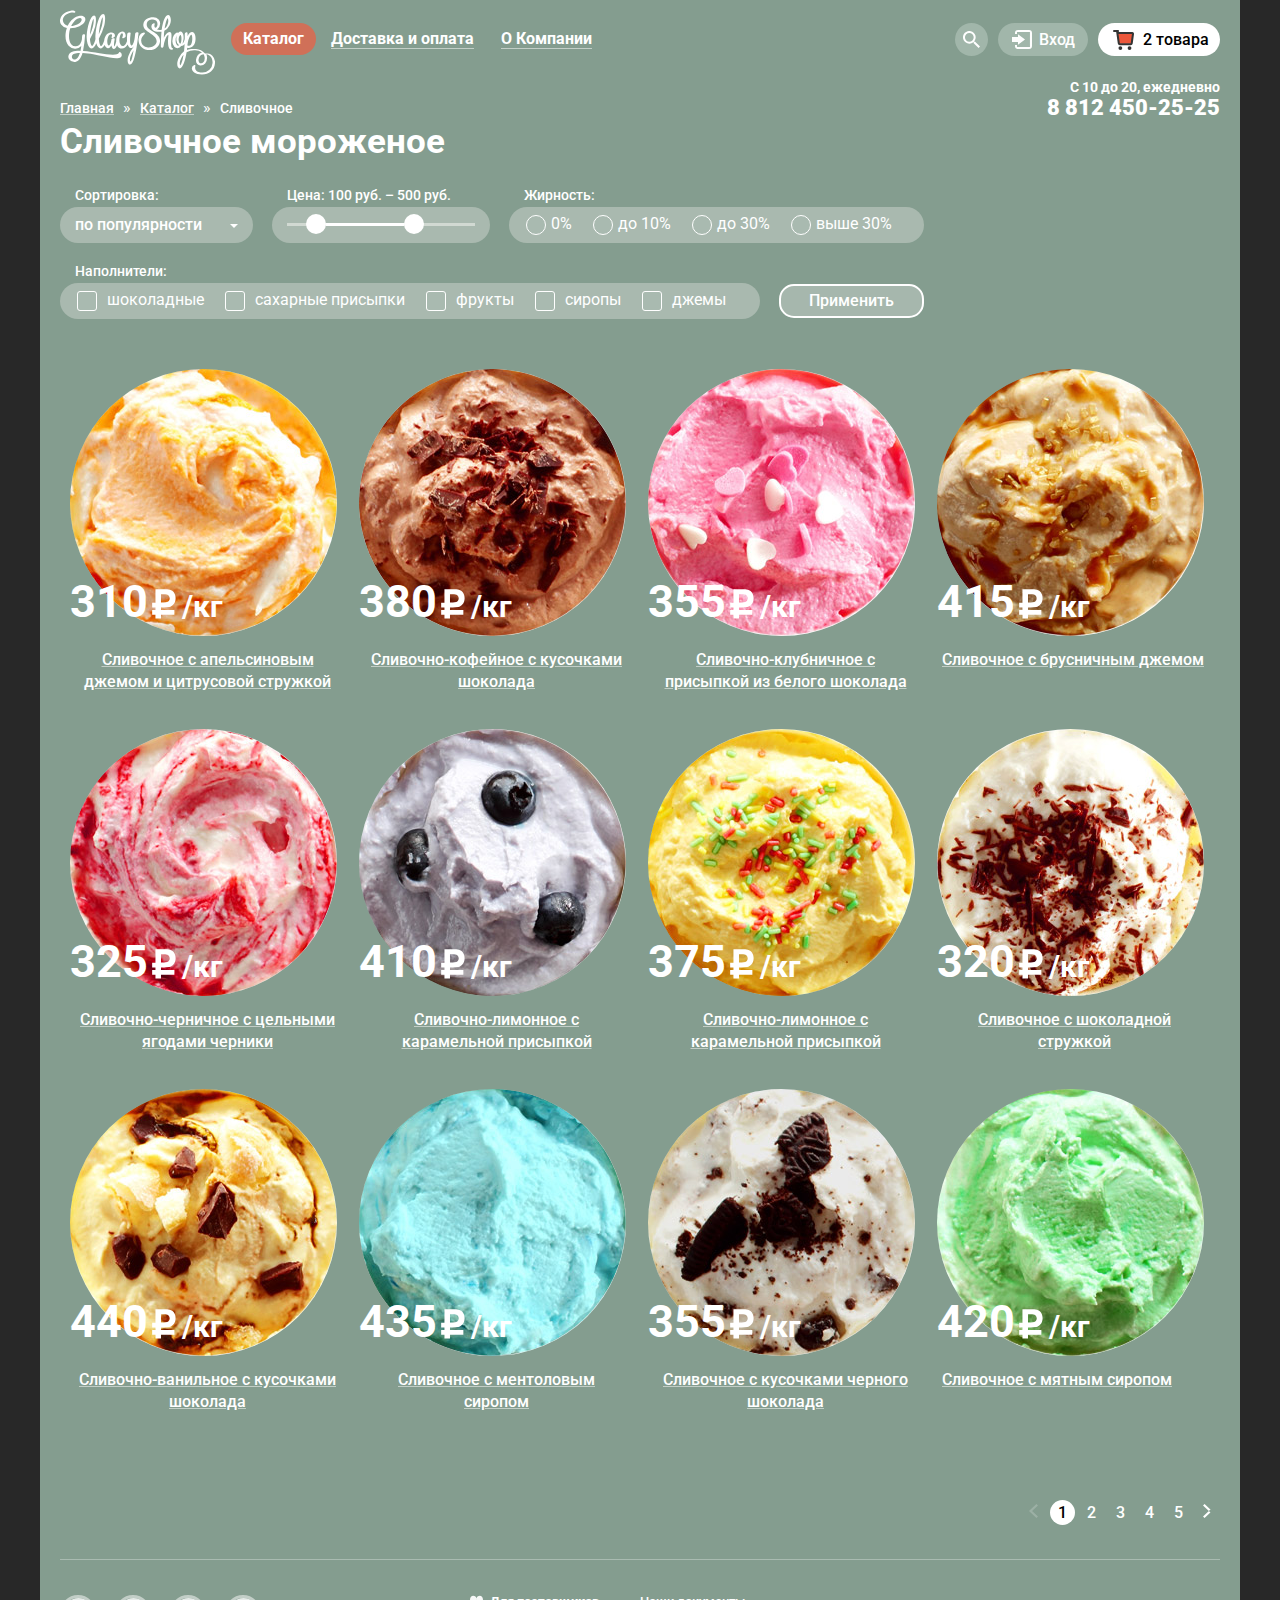
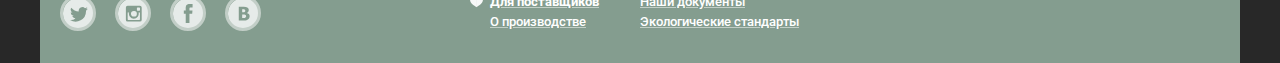
==== catalog_creamy.html @ 435b62d1 "add files" ====
<!DOCTYPE html>
<html lang="ru">
<head>
	<meta charset="UTF-8">
	<meta name="viewport" content="width=device-width, initial-scale=1.0">
	<link href="css/normalize.css" rel="stylesheet" type="text/css"/>
	<link href="css/style.css" rel="stylesheet" type="text/css"/>
	<link href="https://fonts.googleapis.com/css?family=Roboto:400,500,700,900&amp;subset=cyrillic" rel="stylesheet">
	<title>Document</title>
</head>
<body>
	<div class="site_wrapper">
		<header class="main-header  clearfix  main-header--closed">
			<div class="clearfix">
				<a href="index.html"><img class="logo" src="img/icons/logo.svg" width="155" height="65" alt="GllacyShop"></a>
				<nav class="main_nav">
					<button class="main-nav__toggle" type="button"></button>
					<ul class="first_list">
						<li>
							<a class="active_first_list" href="#">Каталог</a>
							<ul class="second_list">
								<li><a href="#">Новинки</a></li>
								<li class="active_second_list"><a href="catalog_creamy.html">Сливочное</a></li>
								<li><a href="#">Щербеты</a></li>
								<li><a href="#">Фруктовый лед</a></li>
								<li><a href="#">Мелорин</a></li>
							</ul>
						</li>
						<li><a href="#">Доставка и оплата</a></li>
						<li><a href="#">О Компании</a></li>
					</ul>
				</nav>
				<div class="user-block">
					<div class="basket">
						<a class="basket_btn basket_btn_active" href="#">2 товара</a>
						<div class="wrapper_block">
							<div class="basket_inside clearfix">
								<div class="basket_inside_list">
									<button class="cancel_btn" type="submit"></button>
									<img src="img/item1.jpg" width="35" height="35" alt="ice-cream">
									<span class="basket_inside_name">Пломбир с апельсиновым джемом</span>
									<span class="basket_inside_quantity">1,5кг <b>х 200 руб.</b></span>
									<span>300 руб.</span>
								</div>
								<div class="basket_inside_list">
									<button class="cancel_btn" type="submit"></button>
									<img src="img/item3.jpg" width="35" height="35" alt="ice-cream">
									<span class="basket_inside_name">Клубничный пломбир с присыпкой из белого шоколада</span>
									<span class="basket_inside_quantity">1,5кг <b>х 300 руб.</b></span>
									<span>450 руб.</span>
								</div>
								<div class="total">Итого: 750 руб.</div>
								<a href="#" class="issue_btn btn">Оформить заказ</a>
							</div>
						</div>
					</div>
					<div class="login">
						<a class="login_btn" href="#">Вход</a>
						<div class="wrapper_block">
							<form action="#" method="get">
								<div class="input-field">
									<input id="email" type="email" name="login" placeholder="Электронная почта" required="">
									<label class="prompt" for="login">Электронная почта</label>
								</div>
								<div class="input-field">
									<input id="password" type="password" name="password" placeholder="Пароль" required="">
									<label class="prompt" for="password">Пароль</label>
								</div>
								<button class="enter_btn btn" type="submit" value="enter">Войти</button>
								<div class="additionally">
									<a href="#">Забыли пароль?</a>
									<a href="#">Новая регистрация</a>
								</div>
							</form>
						</div>
					</div>
					<div class="search">
						<a class="search_btn" href="#"></a>
						<div class="wrapper_block">
							<form action="#" method="post">
								<div class="input-field">
									<input id="search" type="search" name="search" placeholder="Что ищем?" required="">
									<label class="prompt" for="search">Что ищем?</label>
								</div>
							</form>
						</div>
					</div>
				</div>
			</div>
		</header>
		<main>
			<div>
				<div class="info_schedule" >С 10 до 20, ежедневно</div>
				<div class="info_tel" >8 812 450-25-25</div>
			</div>
			<div class="top_navigation">
				<a href="index.html">Главная</a> »
				<a href="#">Каталог</a> »
				<a href="#">Сливочное</a>
			</div>
			<h1 class="name">Сливочное мороженое</h1>
			<form class="filters" action="#" method="post">
				<div class="wrapper_filter">
					<div class="filter_title">Сортировка:</div>
					<select name="sorting" class="filter_sorting">
						<option value="popular">по популярности</option>
						<option value="cheap">сначала недорогие</option>
						<option value="expensive">сначала дорогие</option>
						<option value="fat">по жирности</option>
					</select>
				</div>
				<div class="wrapper_filter">
					<div class="filter_title">Цена: 100 руб. – 500 руб.</div>
					<div class="filter_price">
						<div class="scale"></div>
						<div class="bar"></div>
						<div class="toggle"></div>
						<div class="toggle"></div>
					</div>	
				</div>
				<div class="wrapper_filter">
					<div class="filter_title">Жирность:</div>
					<div class="filter_fat">
						<input type="radio" id="percent1" name="percent" value="percent0">
						<label for="percent1"><span></span>0%</label>
						<input type="radio" id="percent2" name="percent" value="percent10">
						<label for="percent2"><span></span>до 10%</label>
						<input type="radio" id="percent3" name="percent" value="percent30">
						<label for="percent3"><span></span>до 30%</label>
						<input type="radio" id="percent4" name="percent" value="percent30_more">
						<label for="percent4"><span></span>выше 30%</label>
					</div>
				</div>
				<div class="wrapper_filter">
					<div class="filter_title">Наполнители:</div>
					<div class="filter_fillers">
						<input type="checkbox" id="sort1" name="chocolate">
						<label for="sort1"><span></span>шоколадные</label>
						<input type="checkbox" id="sort2" name="sugar">
						<label for="sort2"><span></span>сахарные присыпки</label>
						<input type="checkbox" id="sort3" name="fruit">
						<label for="sort3"><span></span>фрукты</label>
						<input type="checkbox" id="sort4" name="syrup">
						<label for="sort4"><span></span>сиропы</label>
						<input type="checkbox" id="sort5" name="jam">
						<label for="sort5"><span></span>джемы</label>
					</div>
				</div>
				<button class="apply_btn" type="submit" value="apply">Применить</button>
			</form>
			<section class="catalog_pages clearfix">
				<div class="item">
					<div class="item_hover">
						<img class="circle_ice-cream" src="img/item1.jpg" width="267" height="267" alt="ice-cream">
						<p class="price">310
							<img src="img/icons/p.svg" width="32" height="33" alt="p">
							<span>/кг</span>
						</p>
						<a class="description" href="#">Сливочное с апельсиновым джемом и цитрусовой стружкой</a>
						<a class="fast_btn btn" href="#">Быстрый просмотр</a>
					</div>
				</div>
				<div class="item">
					<div class="item_hover">
						<img class="circle_ice-cream" src="img/item2.jpg" width="267" height="267" alt="ice-cream">
						<p class="price">380
							<img src="img/icons/p.svg" width="32" height="33" alt="p">
							<span>/кг</span>
						</p>
						<a class="description" href="#">Сливочно-кофейное с кусочками шоколада</a>
						<a class="fast_btn btn" href="#">Быстрый просмотр</a>
					</div>
				</div>
				<div class="item">
					<div class="item_hover">
						<img class="circle_ice-cream" src="img/item3.jpg" width="267" height="267" alt="ice-cream">
						<p class="price">355
							<img src="img/icons/p.svg" width="32" height="33" alt="p">
							<span>/кг</span>
						</p>
						<a class="description" href="#">Сливочно-клубничное с присыпкой из белого шоколада</a>
						<a class="fast_btn btn" href="#">Быстрый просмотр</a>
					</div>
				</div>
				<div class="item">
					<div class="item_hover">
						<img class="circle_ice-cream" src="img/item4.jpg" width="267" height="267" alt="ice-cream">
						<p class="price">415
							<img src="img/icons/p.svg" width="32" height="33" alt="p">
							<span>/кг</span>
						</p>
						<a class="description" href="#">Сливочное с брусничным джемом</a>
						<a class="fast_btn btn" href="#">Быстрый просмотр</a>
					</div>
				</div>
				<div class="item">
					<div class="item_hover">
						<img class="circle_ice-cream" src="img/item5.jpg" width="267" height="267" alt="ice-cream">
						<p class="price">325
							<img src="img/icons/p.svg" width="32" height="33" alt="p">
							<span>/кг</span>
						</p>
						<a class="description" href="#">Сливочно-черничное с цельными ягодами черники</a>
						<a class="fast_btn btn" href="#">Быстрый просмотр</a>
					</div>
				</div>
				<div class="item">
					<div class="item_hover">
						<img class="circle_ice-cream" src="img/item6.jpg" width="267" height="267" alt="ice-cream">
						<p class="price">410
							<img src="img/icons/p.svg" width="32" height="33" alt="p">
							<span>/кг</span>
						</p>
						<a class="description" href="#">Сливочно-лимонное с карамельной присыпкой</a>
						<a class="fast_btn btn" href="#">Быстрый просмотр</a>
					</div>
				</div>
				<div class="item">
					<div class="item_hover">
						<img class="circle_ice-cream" src="img/item7.jpg" width="267" height="267" alt="ice-cream">
						<p class="price">375
							<img src="img/icons/p.svg" width="32" height="33" alt="p">
							<span>/кг</span>
						</p>
						<a class="description" href="#">Сливочно-лимонное с карамельной присыпкой</a>
						<a class="fast_btn btn" href="#">Быстрый просмотр</a>
					</div>
				</div>
				<div class="item">
					<div class="item_hover">
						<img class="circle_ice-cream" src="img/item8.jpg" width="267" height="267" alt="ice-cream">
						<p class="price">320
							<img src="img/icons/p.svg" width="32" height="33" alt="p">
							<span>/кг</span>
						</p>
						<a class="description" href="#">Сливочное с шоколадной стружкой</a>
						<a class="fast_btn btn" href="#">Быстрый просмотр</a>
					</div>
				</div>
				<div class="item">
					<div class="item_hover">
						<img class="circle_ice-cream" src="img/item9.jpg" width="267" height="267" alt="ice-cream">
						<p class="price">440
							<img src="img/icons/p.svg" width="32" height="33" alt="p">
							<span>/кг</span>
						</p>
						<a class="description" href="#">Сливочно-ванильное с кусочками шоколада</a>
						<a class="fast_btn btn" href="#">Быстрый просмотр</a>
					</div>
				</div>
				<div class="item">
					<div class="item_hover">
						<img class="circle_ice-cream" src="img/item10.jpg" width="267" height="267" alt="ice-cream">
						<p class="price">435
							<img src="img/icons/p.svg" width="32" height="33" alt="p">
							<span>/кг</span>
						</p>
						<a class="description" href="#">Сливочноe с ментоловым сиропом</a>
						<a class="fast_btn btn" href="#">Быстрый просмотр</a>
					</div>
				</div>
				<div class="item">
					<div class="item_hover">
						<img class="circle_ice-cream" src="img/item11.jpg" width="267" height="267" alt="ice-cream">
						<p class="price">355
							<img src="img/icons/p.svg" width="32" height="33" alt="p">
							<span>/кг</span>
						</p>
						<a class="description" href="#">Сливочное с кусочками черного шоколада</a>
						<a class="fast_btn btn" href="#">Быстрый просмотр</a>
					</div>
				</div>
				<div class="item">
					<div class="item_hover">
						<img class="circle_ice-cream" src="img/item12.jpg" width="267" height="267" alt="ice-cream">
						<p class="price">420
							<img src="img/icons/p.svg" width="32" height="33" alt="p">
							<span>/кг</span>
						</p>
						<a class="description" href="#">Сливочное с мятным сиропом</a>
						<a class="fast_btn btn" href="#">Быстрый просмотр</a>
					</div>
				</div>
				<ul class="paginator">
					<li><a href="#"><img src="img/icons/paginator_left.svg" alt="<"></a></li>
					<li><a class="paginator-btn-active" href="#">1</a></li>
					<li><a href="#">2</a></li>
					<li><a href="#">3</a></li>
					<li><a href="#">4</a></li>
					<li><a href="#">5</a></li>
					<li><a href="#"><img src="img/icons/paginator_right.svg" alt=">"></a></li>
				</ul>
			</section>
		</main>
		<footer class="main_footer clearfix">
			<div class="social">
				<a class="social_btn social_btn_twitter" href="#"></a>
				<a class="social_btn social_btn_instagram" href="#"></a>
				<a class="social_btn social_btn_facebook" href="#"></a>
				<a class="social_btn social_btn_vkontakte" href="#"></a>
			</div>
			<div class="additional">
				<a href="#">Для поставщиков<img src="img/icons/heart.svg" alt="heart"></a>
				<a href="#">Наши документы</a>
				<a href="#">О производстве</a>
				<a href="#">Экологические стандарты</a>
			</div>
			<div class="made"></div>
		</footer>
	</div>
	<script src="js/burger_menu.js"></script>
</body>
</html>
---- css/style.css ----
body {
	max-width: 1200px;
	margin: 0 auto;
	font-weight: 400;
	font-size: 16px;
	color: #323232;
	font-family: "Roboto", "Arial", sans-serif;
}
body {
	background: #282828;
}
a {
	font-weight: 500;
	color: #fff;
	text-decoration-color: rgba(255,255,255,.5)
}
a:hover {
	color: #ffbc9e;
	text-decoration-color: rgba(255,188,158,.5)
}
a:active {
	color: #fff;
}
.input-field {
	position: relative;
	display: inline-block;
}
input {
	padding: 1px 10px;
	border: none;
	border: 1px solid #d3d3d2;
	border-radius: 5px;
	font-weight: 700;
	margin-top: 15px;
}
input::-webkit-input-placeholder, 
textarea::-webkit-input-placeholder {
	font-weight: 400;
}
input::-moz-input-placeholder, 
textarea::::-moz-input-placeholder {
	font-weight: 400;
}
input:-ms-input-placeholder, 
textarea:-ms-input-placeholder {
	font-weight: 400;
}
input:hover {
	border: 2px solid #d3d3d2;
	padding: 0 9px;
}
.prompt {
	display: none;
	position: absolute;
	top: -5px;
	left: 30px;
	font-size: 11px;
	line-height: 24px;
}
input:focus + .prompt, textarea:focus + .prompt {
	display: block;
	color: #5b9ddf;
}
input:focus::-webkit-input-placeholder, 
textarea:focus::-webkit-input-placeholder {
	color:transparent; 
}
input:focus::-moz-placeholder, 
textarea:focus::-moz-placeholder {
	color:transparent;
}
input:focus:-ms-input-placeholder, 
textarea:focus:-ms-input-placeholder {
	color:transparent;
}
.btn {
	background: linear-gradient(to bottom, #f26843 50%, #db4c38 100%);
	color: #fff;
	font-weight: 700;
	text-decoration: none;
	text-shadow: 3px 3px 5px rgba(160,70,60,.7);
	border: none;
	outline: 0;
	cursor: pointer;
	border-radius: 30px;
	box-shadow: 0 2px 2px rgba(160,70,60,.7)
}
.btn:hover {
	background: linear-gradient(to bottom, #f58669 50%, #ec6f5e 100%);
	color: #fff;
}
.btn:active {
	background: linear-gradient(to bottom, #d74632 50%, #e1613e 100%);
	box-shadow: inset 0 3px 3px rgba(160,70,60,.7);
}
/*===========================HEADER============================*/
.site_wrapper {
	background: #849d8f;
	max-width: 1160px;
	height: 100%;
	padding: 0 20px;
	margin: 0 auto;
	-webkit-transition: background 1.5s ease;
	transition: background 1.5s ease;
}
#slide1, #slide2, #slide3 {
	display: none;
}
#slide1:checked ~ .site_wrapper .slide1,
#slide2:checked ~ .site_wrapper .slide2,
#slide3:checked ~ .site_wrapper .slide3  {
 	display: block;
}
#slide1:checked ~ .site_wrapper {
  	background: #849d8f url("../img/ice-cream.png") no-repeat 77px 0;
}
#slide2:checked ~ .site_wrapper {
  	background: #8996a6 url("../img/ice-cream2.png") no-repeat 77px 0;
}
#slide3:checked ~ .site_wrapper {
 	background: #9d8b84 url("../img/ice-cream3.png") no-repeat 77px 0;
}
.clearfix::after {
	display: table;
	content: "";
	clear: both;
}
.logo {
	width: 155px; 
	height: 65px;
	float: left;
	margin-top: 10px;
	margin-right: 16px;
}
.main_nav {
	width: 550px;
	float: left;
	display: inline-block;
	vertical-align: top;
}
.main-nav__toggle {
	display: none;
}
.first_list, .second_list {
	margin: 0;
	padding: 0;
	font-size: 0;
}
.first_list > li {
	display: inline-block;
	vertical-align: top;
	padding: 23px 0;
}
.first_list > li > a {
	display: inline-block;
	vertical-align: top;
	font-size: 16px;
	font-weight: 700;
	color: #fff;
	text-decoration: none;
	border-bottom: 1px solid rgba(255, 255, 255, .5);
	margin:7px 13px 7px 14px;
}
.first_list > li > a:hover {
	background: #fff;
	color: #000;
	padding: 7px 13px;
	border-radius: 20px;
	margin: 0;
	margin-right: 1px;
}
.first_list > li > a:active {
	box-shadow: inset 0 3px 3px rgba(104,104,104,.6);
}
.first_list > li > .active_first_list {
	background: #d07058;
	padding: 7px 12px;
	border: none;
	border-radius: 20px;
	margin: 0;
	margin-right: 1px;
}
.second_list {
	display: none;
	position: absolute;
	z-index: 1;
	background: #fff;
	box-shadow: 0 15px 15px 10px rgba(87,100,92,.5);
	margin-top: 5px;
	border-radius: 7px;
}
.first_list li:hover .second_list {
	display: block;
}
.second_list > li {
	background: #fff;
	padding: 5px 0;
}
.second_list > li:nth-child(1) {
	border-top-right-radius: 7px;
	border-top-left-radius: 7px;
}
.second_list > li:nth-last-child(1) {
	border-bottom-right-radius: 7px;
	border-bottom-left-radius: 7px;
}
.second_list > li > a {
	background: #fff;
	width: 100%;
	display: inline-block;
	vertical-align: top;
	box-sizing: border-box;
	vertical-align: top;
	font-size: 14px;
	font-weight: 400;
	color: #000;
	text-decoration: none;
	padding: 5px 20px;
}
.second_list > li:nth-child(1)::after {
	display: table;
	content: "";
	background: #d1d0ce;
	width: 90%;
	height: 1px;
	margin: 0 auto;
}
.second_list > li:nth-child(1) {
	padding-bottom: 0px;
}
.second_list > li:nth-child(1) > a {
	font-weight: 700;
	padding-bottom: 10px;
}
.second_list > li:hover, .second_list > li:hover > a {
	background: #fbded7;
	color: #000;
}
.second_list > li:active, .second_list > li:active > a {
	background: #f6b5a5;
}
.second_list > .active_second_list, 
.second_list > .active_second_list > a {
	background: #d07058;
	color: #fff;
	pointer-events: none;
}
.user-block {
	width: 400px;
	float: right;
	margin: 23px 0;
}
.search, .login, .basket {
	position: relative;
	float: right;
	margin-left: 10px;
}
.search_btn {
	display: inline-block;
	vertical-align: top;
	background: #a1b6aa url(../img/icons/search.svg) no-repeat 50%;
	width: 33px;
	height: 33px;
	border-radius: 20px;
}
.search_btn:hover {
	background: #fff url(../img/icons/search_hover.svg) no-repeat 50%;
}
.wrapper_block {
	display: none;
	position: absolute;
	z-index: 1;
	right: 0;
	top: 40px;
	background: #fff;
	border-radius: 7px;
	box-shadow: 0 15px 15px 10px rgba(87,100,92,.5);
}
.wrapper_block::before {
	position: absolute;
	z-index: -1;
	width: 100%;
	height: 10px;
	top: -10px;
	content: "";
}
.search input, .login input {
	width: 228px;
	height: 37px;
	margin: 15px;
}
.login_btn, .basket_btn {
	display: block;
	width: 77px;
	height: 33px;
	font-weight: 500;
	color: #fff;
	line-height: 33px;
	border-radius: 20px;
	text-decoration: none;
}
.login_btn {
	background: #a1b6aa url(../img/icons/enter.svg) no-repeat 20% 50%;
	padding-right: 13px;
	text-align: right;
}
.login_btn:hover {
	background: #fff url(../img/icons/enter_hover.svg) no-repeat 20% 50%;
	color: #000;
}
.enter_btn {
	height: 35px;
	font-size: 15px;
	line-height: 35px;
	padding: 0 25px;
	margin: 0 15px 15px;
}
.additionally {
	display: inline-block;
	vertical-align: middle;
}
.additionally a {
	display: block;
	font-weight: 400;
	font-size: 13px;
	line-height: 24px;
	color: #000;
	text-decoration-color: rgba(0,0,0,.5);
}
.additionally a:hover {
	color: #ec593c;
	text-decoration-color: rgba(236,89,60,.5)
}
.basket_btn {
	background: #a1b6aa url(../img/icons/busket.svg) no-repeat 15% 50%;
	padding-left: 45px;
}
.basket_btn:hover, .basket_btn_active {
	background: #fff url(../img/icons/busket_hover.svg) no-repeat 15% 50%;
	color: #000;
}
.basket_inside {
	background: #fff;
	min-width: 520px;
	margin: 10px 20px 20px 5px;
}
.basket_inside_list {
	margin: 15px 0;
}
.cancel_btn {
	vertical-align: middle;
	position: relative;
	background: #fff;
	width: 25px;
	height: 25px;
	border: none;
	margin-right: 10px;
	cursor: pointer;
}
.cancel_btn::after, 
.cancel_btn::before {
	position: absolute;
	background: #3e3e3e;
	width: 14px;
	height: 1px;
	content: "";
}
.cancel_btn::before {
	transform: rotate(45deg);
}
.cancel_btn::after {
	transform: rotate(-45deg);
}
.cancel_btn:hover::before, 
.cancel_btn:hover::after {
	background: #d90000;
}
.basket_inside_list img {
	vertical-align: middle;
	width: 35px;
	height: 35px;
}
.basket_inside span {
	vertical-align: middle;
	font-size: 13px;
}
.basket_inside_name {
	vertical-align: middle;
	display: inline-block;
	width: 230px;
	margin: 0 10px;
}
.basket_inside_quantity {
	display: inline-block;
	width: 110px;
	margin-right: 10px;
}
.basket_inside b {
	vertical-align: middle;
	font-weight: normal;
	color: #808080;
}
.total {
	text-align: right;
	font-weight: 700;
	font-size: 15px;
	padding-top: 15px;
	padding-right: 10px;
	border-top: 1px solid #cacac7;
	margin-bottom: 10px;
}
.issue_btn {
	float: right;
	padding: 8px 20px;
}
.user-block > div:hover .wrapper_block, 
.user-block > div:hover .wrapper_block::before  {
	display: block;
} 
.info_schedule {
	color: #fff;
	font-weight: 700;
	font-size: 14px;
	text-align: right;
}
.info_tel {
	color: #fff;
	font-weight: 900;
	font-size: 22px;
	text-align: right;
}
/*===========================SLIDER============================*/
.wrapper_slaider {
	position: relative;
}
.slaider {
	width: 700px;
	height: 527px;
	padding: 0;
	margin: 0 auto;
}
.slide {
	display: none;
	position: relative;
	list-style: none;
}
.slaider p {
	position: absolute;
	top: 210px;
	color: #fff;
	font-weight: 900;
	font-size: 60px;
	line-height: 60px;
	text-align: center;
}
.controls-direction label {
	position: absolute;
	top: 442px;
	width: 17px;
	height: 17px;
	border: 2px solid #fff;
	border-radius: 15px;
	cursor: pointer;
}
.controls-direction label:nth-child(2) {
	left: 30px;
}
.controls-direction label:nth-child(3) {
	left: 60px;
}
.controls-direction label:hover {
	background: #b2c1b7;
}
#slide1:checked ~ .site_wrapper label[for="slide1"],
#slide2:checked ~ .site_wrapper label[for="slide2"],
#slide3:checked ~ .site_wrapper label[for="slide3"]  {
  background: #fff;
}
.give_btn {
	height: 63px;
	position: absolute;
	top: 420px;
	left: 215px;
	font-size: 32px;
	line-height: 63px;
	padding: 0 37px;
}
/*===========================BANNERS============================*/

.banners {
	max-width: 100%;
	width: 1150px;
	color: #fff;
}
.banners h2 {
	font-weight: 700;
	font-size: 35px;
	margin: 15px 20px;
}
.banners p {
	font-weight: 700;
	font-size: 18px;
	margin: 0 20px;
}
.want_btn {
	position: absolute;
	right: 20px;
	bottom: 20px;
	height: 46px;
	font-size: 18px;
	line-height: 46px;
	padding: 0 20px;
}
.left_banner {
	position: relative;
	background: #7e223e url(../img/raspberries.jpg) no-repeat;
	max-width: 49%;
	width: 560px;
	height: 230px;
	border-radius: 20px;
	float: left;
}
.right_banner {
	position: relative;
	background: #5d3620 url(../img/chocolate.jpg) no-repeat;
	max-width: 49%;
	width: 560px;
	height: 230px;
	border-radius: 20px;
	float: right;
}
/*===========================HITS============================*/
.hits, .catalog {
	position: relative;
	max-height: 340px;
	padding: 0;
	margin: 30px 0;
}
.item_hover {
	position: relative;
	display: inline-block;
	vertical-align: top;
	width: 265px;
	min-height: 400px;
	padding: 10px 10px;
}
.item_hover:hover {
	z-index: 1;
	background: rgba(167,184,173,.9);
	border-radius: 7px;
}
.circle_ice-cream {
	width: 267px;
	height: 267px;
	position: absolute;
	border-radius: 150px;
}
.hit_icon {
	width: 60px;
	height: 60px;
	position: absolute;
	border-radius: 30px;
}
.price {
	position: absolute;
	vertical-align: middle;
	top: 185px;
	font-weight: 700;
	font-size: 45px;
	line-height: 13px;
	color: #fff;
}
.price img {
	vertical-align: middle;
	margin: 0 -10px;
}
.price span {
	font-size: 30px;
}
.description {
	position: absolute;
	top: 290px;
	line-height: 22px;
	text-align: center;
	margin: 0 5px;
}
.fast_btn {
	display: none;
	position: absolute;
	top: 360px;
	height: 35px;
	font-size: 18px;
	line-height: 35px;
	padding: 0 25px;
	margin-left: 25px;
}
.item_hover:hover .fast_btn {
	display: block;
}
/*===========================SEO============================*/

.seo {
	background: #f0e6ce url(../img/wafer.jpg);
	width: 1150px;
	border-radius: 25px;
	margin-bottom: 40px;
}
.seo h2 {
	font-weight: 500;
	font-size: 24px;
	line-height: 30px;
	padding: 25px 20px 0;
	margin: 5px 0;
}
.about {
	padding: 0;
	padding-bottom: 20px;
	margin: 0;
}
.about li {
	width: 537px;
	list-style: none;
}
.about li:nth-child(odd) {
	float: left;
	margin-left: 25px;
}
.about li:nth-child(even) {
	float: right;
	margin-right: 20px;
}
.about li img {
	width: 49px;
	height: 49px;
	position: absolute;
}
.about li p {
	line-height: 22px;
	margin-left: 55px;
	margin-bottom: 5px;

}
/*===========================NEWS_DISPATCH============================*/

.news_dispatch {
	max-width: 100%;
	width: 1150px;
	margin-bottom: 40px;
}
.news {
	background: #fff url(../img/strawberry.jpg);
	max-width: 49%;
	width: 560px;
	min-height: 220px;
	float: left;
	border-radius: 15px;
}
.news_overhead {
	font-weight: 500;
	color: #5a5a5a;
	padding: 25px 25px 5px;
}
.news_title {
	display: inline-block;
	vertical-align: top;
	max-width: 300px;
	font-weight: 700;
	font-size: 24px;
	line-height: 31px;
	color: #5a5a5a;
	text-decoration-color: #000;
	margin: 0 25px;
}
.wrapper_dispatch {
	background: url(../img/mail_fon.jpg) no-repeat;
	max-width: 49%;
	width: 560px;
	float: right;
	border-radius: 15px;
}
.dispatch {
	background: #fff;
	max-width: calc(100% - 10px);
	width: 550px;
	min-height: 210px;
	border-radius: 15px;
	margin: -10px 0 5px 5px;
}
.dispatch p {
	line-height: 22px;
	padding: 30px 20px 0;
	margin-bottom: 20px;
}
.subscription input {
	width: 345px;
	height: 41px;
	margin: 15px 10px 0 20px;
}
.send_btn {
	height: 43px;
	font-size: 17px;
	line-height: 43px;
	padding: 0 20px;
}
/*===========================MAP============================*/

.map {
	position: relative;
	max-width: 100%;
	width: 1120px;
	height: 430px;
	margin-left: -20px;
}
.map iframe {
	max-width: calc(100% + 40px);
	border: none;
}
.map_info {
	position: absolute;
	top: 0;
	right: 0;
	background: #fff;
	width: 300px;
	min-height: 305px;
	margin-top: 65px;
	border-radius: 10px;
}
.map_info p {
	font-size: 14px;
	line-height: 20px;
	margin: 25px;
}
.map_info b {
	font-weight: 700;
	font-size: 18px;
	line-height: 24px;
}
.form_btn {
	display: inline-block;
	vertical-align: top;
	height: 43px;
	font-size: 17px;
	line-height: 43px;
	padding: 0 30px;
	margin-left: 25px;
}
.modal {
	display: none;
	position: fixed;
	top: 0;
	left: 0;
	z-index: 1;
	width: 100%;
	height: 100%;
	background: rgba(0,0,0,.5);
}
.modal_content {
	position: fixed;
	bottom: 50%;
	left: 50%;
	z-index: 5;
	background: #fff;
	width: 500px;
	height: 500px;
	margin-left: -250px;
	margin-bottom: -250px;
}
.modal_show {
	display: block;
}
.exit {
	position: absolute;
	top: 10px;
	right: 10px;
	width: 40px;
	height: 40px;
	cursor: pointer;
}
.exit::before, .exit::after {
	position: absolute;
	background: #777;
	width: 30px;
	height: 3px;
	content: "";
}
.exit::before {
	top: 18px;
	left: 5px;
	transform: rotate(45deg);
}
.exit::after {
	top: 18px;
	left: 5px;
	transform: rotate(-45deg);
}
.exit:hover::before, .exit:hover::after {
	opacity: .5;
}
.modal_content_title {
	font-weight: 700;
	font-size: 20px;
	line-height: 24px;
	padding-top: 20px;
	margin: 0 20px 15px;
}
.modal_content input {
	display: block;
	width: 250px;
	height: 41px;
	margin: 15px 20px;
}
.modal_content textarea {
	width: 453px;
	height: 195px;
	font-weight: 700;
	padding: 10px;
	border: 1px solid #d3d3d2;
	border-radius: 5px;
	margin: 15px 20px;
	resize: none;
}
.float_right {
	float: right;
	margin-right: 20px;
}
/*===========================FOOTER============================*/

.main_footer {
	min-height: 103px;
	border-top: 1px solid #a9bbb1;
}
.social {
	width: 380px;
	float: left;
	margin-right: 50px;
}
.social_btn {
	display: inline-block;
	vertical-align: top;
	width: 30px;
	height: 30px;
	border: 3px solid #c2cec7;
	border-radius: 20px;
	margin-top: 35px;
	margin-right: 15px;
}
.social_btn:hover {
	border: 3px solid #dbe3de;
}
.social_btn:active {
	box-shadow: inset 0 4px 4px rgba(104,104,104,.6);
}
.social_btn_twitter {
	background: url(../img/icons/twitter.svg);
}
.social_btn_instagram {
	background: url(../img/icons/instagram.svg);
}
.social_btn_facebook {
	background: url(../img/icons/facebook.svg);
}
.social_btn_vkontakte {
	background: url(../img/icons/vkontakte.svg);
}
.additional {
	width: 330px;
	float: left;
	margin-top: 35px;
	margin-right: 50px;
}
.additional a {
	display: inline-block;
	vertical-align: top;
	min-width: 150px;
	float: left;
	font-size: 13px;
	white-space: nowrap;
	margin-bottom: 5px;
}
.additional a:nth-child(1) {
	position: relative;
	font-weight: 700;
}
.additional img {
	width: 13px;
	height: 13px;
	position: absolute;
	left: -20px;
}
.made {
	width: 267px;
	float: right;
}
/*===========================CATALOG============================*/

.top_navigation {
	color: #fff;
	margin-top: -22px;
}
.top_navigation a {
	font-size: 14px;
	color: #fff;
	margin: 0 5px;
}
.top_navigation a:nth-last-child(1) {
	text-decoration: none;
	pointer-events: none;
}
.top_navigation a:nth-child(1) {
	margin-left: 0;
}
.name {
	font-weight: 700;
	font-size: 35px;
	line-height: 30px;
	color: #fff;
	margin: 10px 0 50px;
}
.wrapper_filter {
	display: inline-block;
	vertical-align: top;
	position: relative;
	margin-right: 15px;
	margin-bottom: 40px;
}
.wrapper_filter:nth-child(1)::after  {
	content: "";
    border-style: solid;
    border-width: 4px 4px 0 4px;
    border-color: #fff transparent transparent transparent;
    pointer-events: none;
	position: absolute;
	top: 17px;
	right: 15px;
}
.filter_title {
	position: absolute;
	top: -20px;
	left: 15px;
	font-weight: 500;
	font-size: 14px;
	color: #fff;
}
.filter_sorting {
	background: #a9b9af;
	width: 193px;
	height: 36px;
	font-weight: 500;
	color: #fff;
	padding: 0 15px;
	border: none;
	border-radius: 25px;
	-webkit-appearance: none;
	-moz-appearance: none;
	outline: none;
	cursor: pointer;
}
select::-ms-expand {
  display: none;
}
.filter_sorting:hover {
	background: #fff;
	color: #000;
}
.filter_sorting option {
	background: #fff;
	color: #000;
}
.filter_price {
	position: relative;
	background: #a9b9af;
	width: 218px;
	height: 36px;
	border-radius: 25px;
}
.scale {
	position: absolute;
	top: 16px;
	left: 15px;
	background: #d1d9d2;
	width: 188px;
	height: 3px;
}
.toggle {
	position: absolute;
	top: 7px;
	left: 34px;
	background: #fff;
	width: 20px;
	height: 20px;
	border-radius: 10px;
	cursor: pointer;
}
.toggle:nth-last-child(1) {
	left: 132px;
}
.bar {
	position: absolute;
	top: 16px;
	left: 54px;
	background: #fff;
	width: 78px;
	height: 3px;
}
.filter_fat {
	display: inline-block;
	vertical-align: top;
	background: #a9b9af;
	width: 415px;
	min-height: 36px;
	border-radius: 25px;
}
.filter_fat input {
	display: none;
}
.filter_fat input + label span {
	display: inline-block;
	vertical-align: top;
	background: #a9bab0;
	width: 16px;
	height: 16px;
	padding: 1px;
	border: 1px solid #fff;
	border-radius: 25px;
	margin:0px 5px 0 17px;
	cursor: pointer;
}
.filter_fat input:checked + label span::after {
	display: block;
	content: "";
	background: #fff;
	width: 10px;
  	height: 10px;
  	border: none;
  	border-radius: 10px;
  	margin: 3px;
	pointer-events:none;
}
.filter_fat input + label span:hover, 
.filter_fat input:checked + label span:hover {
	border: 2px solid #fff;
	padding: 0;
}
.filter_fat input + label span:disabled, 
.filter_fat input:checked + label span:disabled {
	opacity: .3;
}
.filter_fat label {
	display: inline-block;
	vertical-align: top;
	color: #fff;
	margin-top: 8px;
	cursor: pointer;
}
.filter_fillers {
	display: inline-block;
	vertical-align: top;
	background: #a9b9af;
	width: 700px;
	min-height: 36px;
	border-radius: 25px;
}
.filter_fillers input {
	display: none;
}
.filter_fillers input + label span {
	display: inline-block;
	vertical-align: top;
	background: #a9bab0;
	width: 16px;
	height: 16px;
	padding: 1px;
	border: 1px solid #fff;
	border-radius: 3px;
	cursor: pointer;
	margin: 0 10px 0 17px;
}
.filter_fillers input:checked + label span::after {
	display: block;
	content: "";
	background: url(../img/icons/checkbox_checked.svg);
	width: 16px;
  	height: 16px;
  	border: none;
	pointer-events:none;
}
.filter_fillers input + label span:hover, 
.filter_fillers input:checked + label span:hover {
	border: 2px solid #fff;
	padding: 0;
}
.filter_fillers input + label span:disabled, 
.filter_fillers input:checked + label span:disabled {
	opacity: .3;
}
.filter_fillers label {
	display: inline-block;
	vertical-align: top;
	color: #fff;
	margin-top: 8px;
	cursor: pointer;
}
.apply_btn {
	background: #a6b7ad;
	height: 34px;
	font-weight: 500;
	color: #fff;
	line-height: 30px;
	padding: 0 28px;
	border: 2px solid #fff;
	border-radius: 15px;
	margin-top: 1px;
	outline: none;
}
.apply_btn:hover {
	background: #fff;
	color: #000;
}
.apply_btn:active {
	color: rgba(0,0,0,.8);
	padding: 0 30px;
	border: none;
	box-shadow: inset 0 3px 3px rgba(104,104,104,.6);
}
.catalog_pages {
	min-height: 1200px;
}
.item {
	display: inline-block;
	vertical-align: top;
	height: 330px;
	margin-bottom: 30px;
}
.paginator {
	float: right;
}
.paginator li {
	display: inline-block;
	vertical-align: top;
	font-weight: 500;
	color: #fff;
	list-style: none;
	margin-top: 45px;
}
.paginator a {
	display: inline-block;
	vertical-align: top;
	width: 25px;
	height: 25px;
	border-radius: 15px; 
	text-align: center;
	line-height: 25px;
	text-decoration: none;
}
.paginator-btn-active {
	background: #fff;
	color: #000;
}
.paginator a:hover, 
.paginator-btn-active:hover {
	background: #9db1a5;
	color: #fff;
}
.paginator a:active, 
.paginator-btn-active:active {
	background: #fff;
	color: #000;
}

@media (max-width: 768px)  {
.logo {
	float: none;
	display: block;
	margin: 0 auto;
}
.main_nav {
	position: relative;
	width: 280px;
	float: none;
}
.main-nav__toggle {
  background: #a7b8ad;
  width: 40px;
  height: 40px;
  position: absolute;
  display: block;
  left: 0;
  top: 15px;
  border: none;
  cursor: pointer;
  outline: none;
}
.main-header--closed .main-nav__toggle::before {
  background: #fff;
  width: 20px;
  height: 2px;
  position: absolute;
  top: 13px;
  left: 10px;
  content: "";
  box-shadow: 0 6px 0 0 #fff, 0 12px 0 0 #fff;
}
.main-header--opened .main-nav__toggle:before,
.main-header--opened .main-nav__toggle:after {
  background: #fff;
  width: 25px;
  height: 2px;
  position: absolute;
  left: 8px;
  content: "";
  transform: rotate(45deg);
}
.main-header--opened .main-nav__toggle::after {
  transform: rotate(-45deg);
}
.main-nav--nojs .main-nav__toggle {
    display: none;
}
.main-header--closed .first_list,
.main-header--closed .user-block {
    display: none;
}
.first_list > li {
	background: linear-gradient(to right, #849d8f, #a7b8ad, #849d8f);
	display: block;
	padding: 5px 0;
	padding-left: 40px;
	margin-top: 10px;
}
.first_list > li > a {
	display: block;
	padding: 12px 13px;
	border-bottom: none;
	margin: 0;
}
.first_list > li > a:hover {
	padding: 12px 13px;
	border-radius: 4px;
}
.first_list > li > .active_first_list {
	background: none;
	padding: 12px 13px;
}
.second_list {
	background: none;
	display: block;
	position: static;
	box-shadow: none;
}
.second_list > li {
	background: none;
	border-radius: 7px;
}
.second_list > li:nth-child(1)::after {
	display: none;
}
.second_list > li > a {
	background: none;
	color: #e0e0e0;
	padding: 5px 30px;
}
.user-block {
	background: linear-gradient(to right, #849d8f, #a7b8ad, #849d8f);
	width: 225px;
	float: none;
	padding-left: 40px;
	margin: 5px 0;
}
.user-block > div:hover .wrapper_block, 
.user-block > div:hover .wrapper_block::before  {
	display: none;
}
.search, .login, .basket {
	float: none;
	margin-left: 0;
}
.search_btn, .login_btn, .basket_btn {
	background: none;
	width: 100%;
	padding: 2px 0;
	padding-left: 15px;
	border-radius: 4px;
	text-align: left;
	text-decoration: none;
}
.search_btn:hover, .login_btn:hover, .basket_btn:hover {
	background: #fff;
}
.search_btn::before {
	content: "Поиск";
	line-height: 33px;
}
.basket_btn::before {
	content: "Корзина: ";
}
.basket_btn_active {
	color: #fff;
}
.wrapper_slaider {
	display: none;
}
#slide1:checked ~ .site_wrapper {
	background: #849d8f;
}
.banners{
	max-width: 100%;
}
.banners h2 {
	font-size: 25px;
}
.banners p {
	font-size: 16px;
}
.left_banner, .right_banner {
	float: none;
	max-width: 100%;
	margin: 0 auto;
}
.hits, .catalog {
	max-height: 1300px;
	text-align: center;
}
.item_hover {
	width: 225px;
	min-height: 310px;
	text-align: left;
}
.circle_ice-cream {
	width: 157px;
	height: 157px;
	margin-left: 35px;
}
.hit_icon {
	width: 40px;
	height: 40px;
	margin-left: 35px;
}
.price {
	top: 100px;
	font-size: 35px;
}
.price img {
	width: 28px;
	height: 28px;
}
.price span {
	font-size: 28px;
}
.description {
	top: 175px;
}
.fast_btn {
	display: block;
	top: 245px;
	margin-left: 5px;
}
.seo {
	background-position: -20px 0;
	max-width: 100%;
}
.seo h2 {
	font-size: 18px;
	line-height: 28px;
}
.about li {
	width: 90%;
	text-indent: 25px;
}
.about li:nth-child(odd), .about li:nth-child(even) {
	float: none;
	margin: 15px;
}
.about li img {
	width: 20px;
	height: 20px;
}
.about li p {
	margin-left: 0;
}
.subscription input {
	width: 80%;
}
.send_btn {
	margin: 15px 20px 25px;
}
.news_dispatch {
	max-width:	100%;
}
.news, .wrapper_dispatch {
	float: none;
	max-width: 100%;
	margin: 25px auto;
}
.wrapper_dispatch {
	background: #fff;
}
.news_title {
	font-size: 18px;
}
.dispatch {
	max-width: 90%;
}
.dispatch p {
	padding: 10px 20px;
	margin-bottom: 5px;
}
.social, .additional, .made {
	max-width: 90%;
	float: none;
}
.additional {
	margin-left: 20px;
}
.top_navigation {
	margin-top: 10px;
}
.filter_fat, .filter_fillers {
	width: 100%;
	height: 100%;
}
.filter_fat input + label span,
.filter_fillers input + label span {
	margin-bottom: 10px;
}
}
@media (max-width: 519px) {
.map_info {
	display: none;
}
}

@media (min-width: 520px) and (max-width: 768px)  {
.map_info {
	display: block;
	width: 260px;
}
.form_btn {
	margin-left: 7px;
}
}

@media (min-width: 769px) and (max-width: 1210px)  {
#slide1:checked ~ .site_wrapper,
#slide2:checked ~ .site_wrapper,
#slide3:checked ~ .site_wrapper {
	background-position: 50% 0;
}
.main_nav {
	width: 380px;
}
.banners h2 {
	font-size: 30px;
}
.hits, .catalog {
	max-height: 1300px;
	text-align: center;
}
.item_hover {
	text-align: left;
}
.seo {
	background-position: -20px 0;
	max-width: 100%;
}
.about li {
	width: 45%;
}
.about li img {
	width: 40px;
	height: 40px;
}
.dispatch p {
	padding: 10px 20px;
	margin-bottom: 5px;
}
.subscription input {
	display: inline-block;
	width: 160px;
}
}
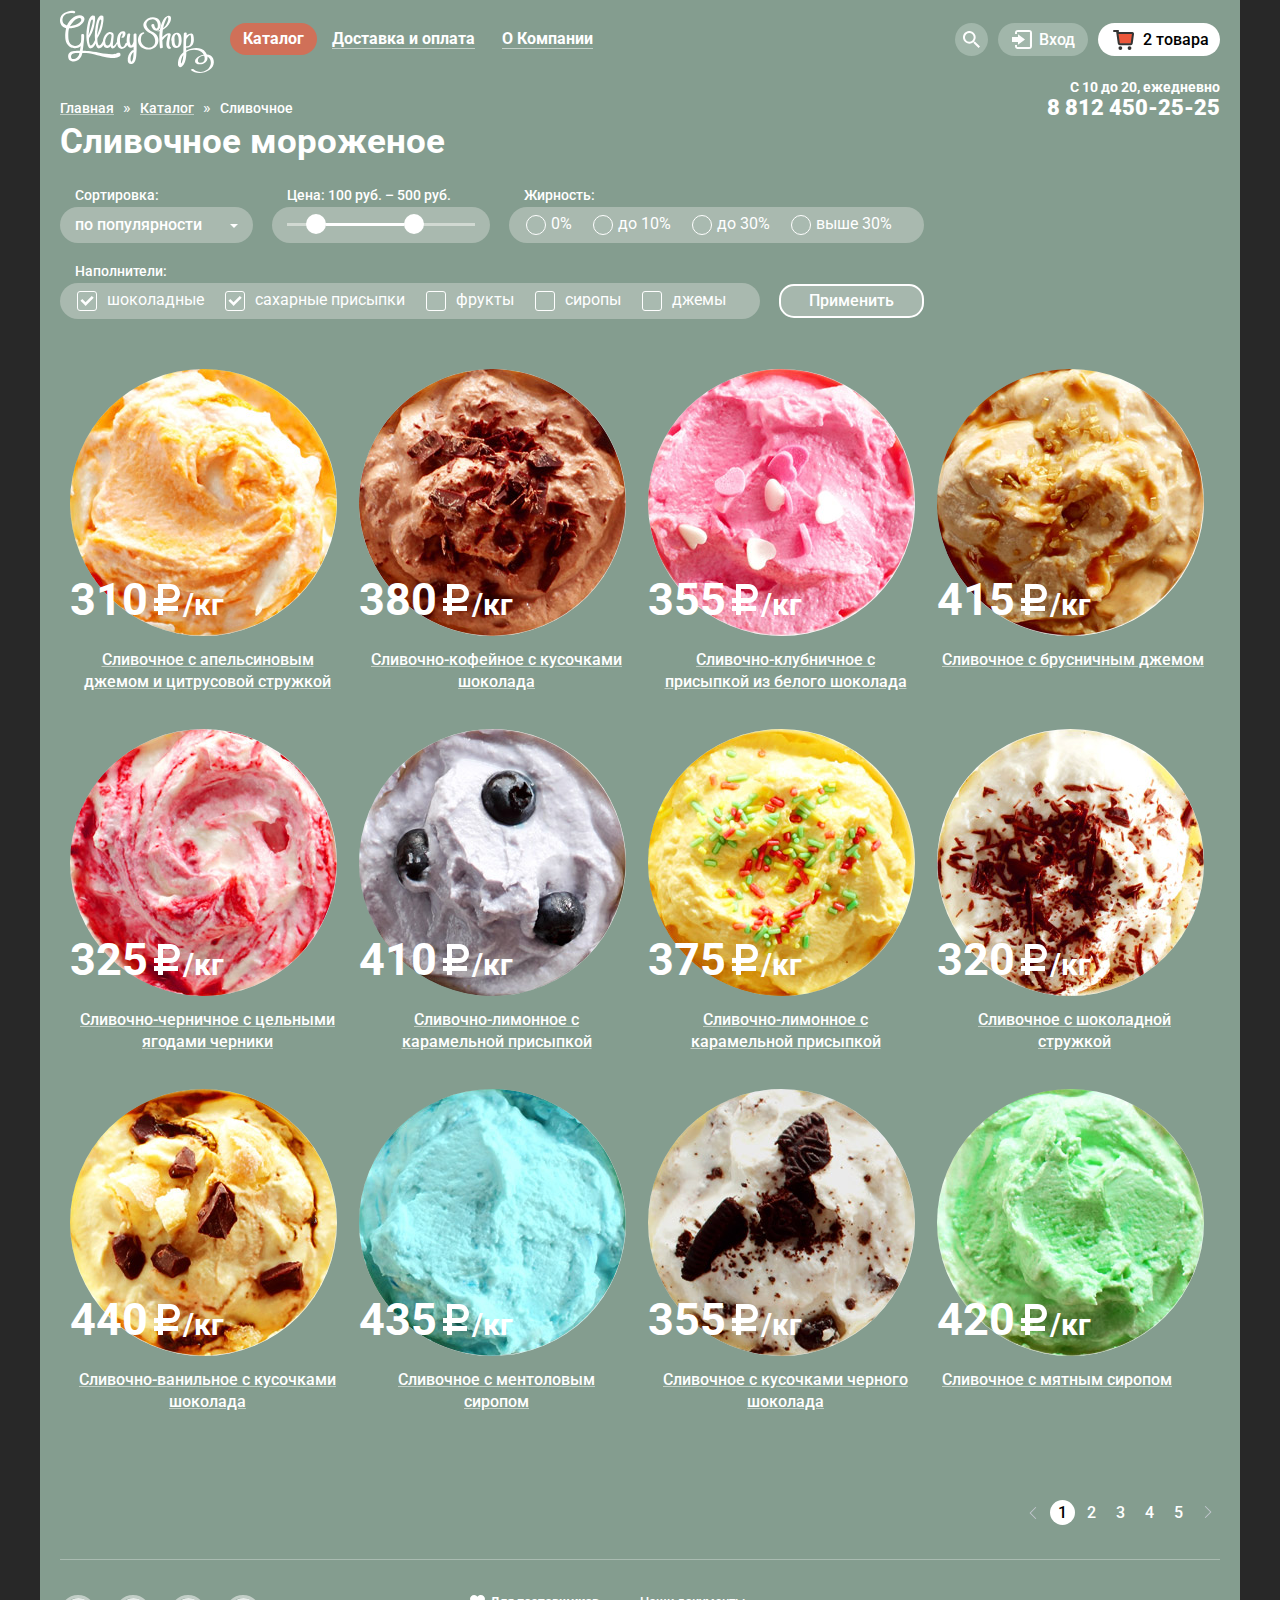
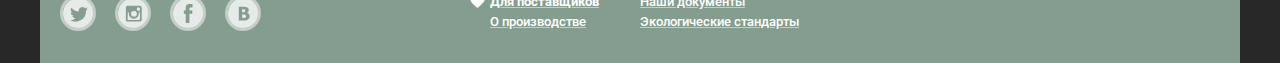
==== commit c2bf2d2b: "Исправления" ====
--- a/catalog_creamy.html
+++ b/catalog_creamy.html
@@ -9,10 +9,28 @@
 	<title>Document</title>
 </head>
 <body>
+	<svg xmlns="http://www.w3.org/2000/svg" style="display:none">
+		<symbol id="logo" viewBox="0 0 154 64">
+			<path d="M59.292 42.755c-.833-.25-2.153.373-2.153.373s-3.027 2.513-17.84-.378c-10.908-2.129-16.583-1.917-16.583-1.917s1.833-12.5 1.333-16c0 0 0-.917-1.083-.917s-1.75.417-1.75 1 .167 4.417-.25 7.083c0 0-1.417 4.251-6.167 3.917s-5.75-3.75-6.167-6.083-.666-8.833.584-11.5c0 0 7.167.25 11.667-3.583s4.25-7.167 2.083-8.583S15.883 5 12.049 8.5s-5.083 7-5.083 7-5.625-1.208-4.333-7.083C3.982 2.277 12.393 3 12.393 3c1.75.333 1.823.5 2.406-.083s1-2.083-1.75-2.167S2.049 2.021.466 7.5c-1.685 5.828 1.435 9.997 5.622 10.643 0 0-2.288 10.107.545 15.107s6.94 4.917 8.595 4.917 4.572-.916 5.405-2.25c0 0-.393 3.581-.724 4.88 0 0-6.935-.095-9.109 1.036-3.688 1.917-2.917 6.48-1.5 8.104 1.204 1.38 4.812 2.125 7.417.896 2.705-1.277 4.865-3.739 5.549-7.697 0 0 6.368-.469 12.534 1.364s14.756 3.556 17.34 3.556 8.046-.738 8.327-2.889c.186-1.438-.342-2.162-1.175-2.412zM15.862 9.328s3.281-2.5 4.844-.938c0 0 1.25 1.281.094 2.812-.656.869-2.396 3.589-10.656 4.938-.001.001 2.593-4.562 5.718-6.812zm.265 38.906s-4.531 2.469-5.047-.875c-.333-2.158.89-3.18 1.687-3.57s1.875-.879 6.579-.711c0 0 0 3.328-3.219 5.156z"/><path d="M73.576 24.477l-.002 6.77c-.007.038-.019.075-.021.115-.035.931-.418 1.734-.861 2.537a5.56 5.56 0 0 1-1.18 1.463c-.533.469-.877-.564-1.078-.985-1.391-2.915-.726-6.812-.187-9.862.257-1.454-2.706-1.077-2.936.222-.334 1.888-.869 5.118-.547 7.906-.587.101-1.167.366-1.341.737-.511 1.088-2.009 4.704-3.833 3.258-1.319-1.046-1.461-3.743-1.6-5.268-.191-2.111.154-4.267.816-6.266-.058.173 1.14-2.823 1.67-1.703.326.69.032 2.641-.608 3.122-1.571 1.182.875 1.67 1.824.956 1.802-1.356 3.05-5.708-.074-6.232-3.464-.581-5.438 2.923-6.163 5.697-.335 1.279-.563 3.074-.504 4.886-.481.832-2.097 3.533-3.047 4.026-1.125.584-1.104-.229-1.062-.75s.542-5.146.813-8.271c.175-2.014-.062-2.771-.5-3.646s-3.994-2.825-7.146.833c-2.183 2.534-2.912 4.927-3.08 7.054-.213.425-.443.873-.71 1.362-1.5 2.75-3.384 3.909-4.062 2-.594-1.672-.906-3.703-.75-6.188.005-.088 3.5-5 5.062-11.75s1.25-10.062.438-10.625-4.25-1.938-6.312 6.25c-1.523 6.047-2.137 12.5-1.565 17.879a41.603 41.603 0 0 1-1.229 2.434c-1.5 2.75-3.384 3.909-4.062 2-.594-1.672-.906-3.703-.75-6.188.005-.088 3.5-5 5.062-11.75s1.25-10.062.438-10.625-4.25-1.938-6.312 6.25-2.465 17.126-.5 23.125c0 0 1.081 3.375 3.103 3.125 1.671-.207 3.656-1.846 4.829-4.906.144.615.301 1.215.487 1.781 0 0 1.081 3.375 3.103 3.125 1.376-.17 2.964-1.32 4.14-3.423.711 1.839 2.239 3.34 4.213 2.985 2.667-.479 3.218-1.932 3.218-1.932s-.051 2.383 1.657 2.383c1.525 0 2.729-.889 3.938-3.159.409-.77.642-1.218.773-1.481.356 2.144 1.241 4.055 3.018 4.83 2.976 1.298 5.62-1.172 7.167-3.608.473 1.199 1.24 2.156 2.461 2.616 1.338.505 2.659.013 3.772-.928-.005 1.173-.016 2.346-.026 3.519-.584.001-1.239.143-1.547.415-3.203 2.825-4.598 6.241-4.195 10.521.233 2.48 2.576 3.597 4.725 2.662 3.101-1.35 3.57-6.021 3.83-8.836.625-6.829.139-13.939.139-20.791 0-1.293-2.906-.702-2.906.329zM30.252 13.281c.688-2.656 1.329-3.719 1.954-3.719s.938.719.469 3-1.987 8.626-4.094 12.75c0 0 .983-9.374 1.671-12.031zm8.418 0c.688-2.656 1.329-3.719 1.954-3.719s.938.719.469 3-1.987 8.626-4.094 12.75c0 0 .984-9.374 1.671-12.031zm12.859 12.427c-.074.58-.459 4.292-.959 6.292s-.953 2.78-2.583 3.438c-1.704.688-2.438-1.418-2.438-1.418-1.146-3.208.396-6.042 1.667-7.919s2.573-2.096 3.312-1.955a1.36 1.36 0 0 1 1.001 1.562zm21.972 18.056c-.038 2.683-.381 5.377-1.579 7.81-.701.146-1.029-.117-1.239-1.237a10.734 10.734 0 0 1 .049-3.251c.24-2.021 1.382-3.736 2.783-5.153-.007.61-.005 1.22-.014 1.831zM92.301 21.649c-2.541-1.229-4.811-3.29-5.715-6-1.279-3.827 2.928-6.647 6.275-6.474 3.488.181 5.137 3.625 4.967 6.709-.061 1.095-.748 3.557-2.096 2.277-.951-.906-1.369-2.375-1.566-3.632-.191-1.21-3.1-.495-2.898.776.578 3.657 4.527 7.689 7.898 3.863 3.014-3.418 1.656-9.462-2.574-11.233-4.523-1.893-10.135.077-12.529 4.327-2.732 4.85 2.748 9.598 6.629 11.321 6.225 3.338 6.455 14.054-1.818 14.126-3.43.03-6.619-2.438-7.693-5.609-.572-1.688-.279-7.553 2.014-8.003 1.807-.354 1.311-2.04-.453-1.693-3.713.727-5.08 5.515-4.721 8.858.576 5.341 5.578 8.339 10.631 8.295 4.682-.041 8.654-2.929 9.625-7.549.938-4.482-1.912-8.768-5.976-10.359z"/><path d="M110.881 37.532c-2.855-1.552-1.223-7.563-.791-9.875.279-1.492 1.555-3.794-.494-4.296-2.385-.584-5.223 1.687-7.277 3.858.012-2.506.17-4.999.553-7.478 3.088-1.576 5.4-3.821 7.182-7.395 1.295-2.604 1.941-7.971-2.461-6.422-3.986 1.403-5.377 6.017-6.619 9.688a29.258 29.258 0 0 0-1.094 4.378c-.398.16-.803.312-1.219.44-1.658.512-1.441 1.407.238.89.275-.085.543-.173.809-.263-.793 5.612-.256 11.49.248 17.02.049.54 2.969-.001 2.898-.777-.227-2.468-.414-4.922-.496-7.364.283-.104.52-.236.633-.387.889-1.175 1.982-2.203 3.08-3.177.299-.261.605-.513.92-.755l.459-.339c.674-.53.799-.543.381-.04-.061.916-.459 1.93-.625 2.832-.549 2.992-2.127 8.889 1.346 10.775.745.403 3.43-.715 2.329-1.313zm-6.486-24.101c.305-.897.715-1.77 1.094-2.636.473-1.082 1.73-4.768 2.645-3.004.729 1.404-.426 3.717-.938 5.067-.83 2.185-2.254 3.95-4.047 5.297.31-1.58.714-3.155 1.246-4.724z"/><path d="M121.635 30.527c.006-3.288-.375-7.506-4.303-7.863-4.309-.392-6.006 4.123-6.064 7.49-.004.274.135.456.35.569-.004 3.15.76 7.26 4.508 7.197 4.181-.068 5.505-3.714 5.509-7.393zm-4.998 5.475c-2.441-.971-2.219-5.203-2.053-7.24a.542.542 0 0 0-.246-.525c.301-2.017 1.082-5.03 2.863-3.506 1.416 1.211 1.445 4.148 1.521 5.835.053 1.144-.105 6.224-2.085 5.436zM153.135 48.58c-1.127-2.886-3.588-3.994-6.293-4.128a12.032 12.032 0 0 0-1.133-2.076c-3.91-5.788-13.189-5.019-19.475-1.948-.041-.913-.09-1.824-.129-2.73 2.533.127 5-.852 6.502-2.997 1.676-2.395 1.434-6.632.777-9.314-.619-2.525-3.088-2.072-4.93-1.234-.656.298-1.279.744-1.865 1.261.055-.672.111-1.345.16-2.014.111-1.542-2.842-1.153-2.941.203-.453 6.196-.297 12.366-.441 18.54-4.271 3.862-5.348 7.501-5.391 12.06-.02 2.271 1.934 3.961 3.982 2.386 2.895-2.224 3.771-6.629 4.172-9.984.178-1.491.197-3.009.16-4.528 4.49-2.941 10.635-3.149 15.205-.1.938.626 1.711 1.594 2.262 2.696-1.688.3-3.311.855-4.613 1.482-1.713.825-4.256 2.765-4.131 4.936.098 1.69 1.029 2.638 2.283 2.979.078.033.17.063.299.084 6.135.995 10.703-2.626 9.828-7.737 2.984 1.625 4.107 5.405 3.043 8.66-2.387 7.304-11.584 8.932-16.949 4.054-.574-.523-3.184.577-2.729.992 7.786 7.076 27.058.53 22.347-11.543zm-29.944-1.775c-.102 1.738-.459 3.549-1.145 5.143a22.06 22.06 0 0 1-.801 1.598s-.26.064-.316-.717c.025-2.858.809-5.577 2.346-7.892-.025.623-.048 1.245-.084 1.868zm3.129-17.858a.768.768 0 0 0 .146-.172c.516-.917 1.207-1.728 1.908-2.507.527-.586 1.119-1.138 1.803-1.539.324.162.654.991.777 2.131.303 2.772.439 10.096-3.945 9.407-.209-.033-.57.043-.947.171v-.039c-.06-2.478.075-4.967.258-7.452zm13.08 23.744c-.016-.003-.037-.001-.055-.003-1.689-.398-1.502-1.99-1.289-3.086.492-2.524 3.576-3.883 6.117-3.959 1.284 3.567.296 7.87-4.773 7.048z"/>
+		</symbol>
+		<symbol id="ruble" viewBox="0 0 31 36">
+			<path d="M11 21h7.451c5.247 0 9.5-4.253 9.5-9.5S23.698 2 18.451 2H6v14H2v5h4v3H2v5h4v4h5v-4h15v-5H11v-3zm0-14h7.451v-.03a4.53 4.53 0 0 1 0 9.06V16H11V7z"/>
+		</symbol>
+		<symbol id="heart" viewBox="0 0 15 13">
+			<path d="M10.799 0c-1.35 0-2.551.65-3.3 1.661A4.097 4.097 0 0 0 4.199 0C1.875 0 0 1.806 0 4.044 0 7.223 7.499 13 7.499 13s7.499-5.777 7.499-8.956C14.998 1.806 13.123 0 10.799 0z"/>
+		</symbol>
+		<symbol id="icon-right" viewBox="0 0 8 12">
+			<path d="M7.237 5.642L1.729.133a.506.506 0 1 0-.716.716L6.163 6l-5.151 5.15a.507.507 0 0 0 .716.717l5.509-5.509a.504.504 0 0 0 0-.716z"/>
+		</symbol>
+	</svg>
 	<div class="site_wrapper">
 		<header class="main-header  clearfix  main-header--closed">
 			<div class="clearfix">
-				<a href="index.html"><img class="logo" src="img/icons/logo.svg" width="155" height="65" alt="GllacyShop"></a>
+				<a href="index.html" class="logo">
+					<svg width="154" height="64">
+  						<use xlink:href='#logo'/>
+					</svg>
+				</a>
 				<nav class="main_nav">
 					<button class="main-nav__toggle" type="button"></button>
 					<ul class="first_list">
@@ -60,7 +78,7 @@
 							<form action="#" method="get">
 								<div class="input-field">
 									<input id="email" type="email" name="login" placeholder="Электронная почта" required="">
-									<label class="prompt" for="login">Электронная почта</label>
+									<label class="prompt" for="email">Электронная почта</label>
 								</div>
 								<div class="input-field">
 									<input id="password" type="password" name="password" placeholder="Пароль" required="">
@@ -91,7 +109,7 @@
 		<main>
 			<div>
 				<div class="info_schedule" >С 10 до 20, ежедневно</div>
-				<div class="info_tel" >8 812 450-25-25</div>
+				<a class="info_tel" href="tel:+78124502525">8 812 450-25-25</a>
 			</div>
 			<div class="top_navigation">
 				<a href="index.html">Главная</a> »
@@ -134,9 +152,9 @@
 				<div class="wrapper_filter">
 					<div class="filter_title">Наполнители:</div>
 					<div class="filter_fillers">
-						<input type="checkbox" id="sort1" name="chocolate">
+						<input type="checkbox" id="sort1" name="chocolate" checked>
 						<label for="sort1"><span></span>шоколадные</label>
-						<input type="checkbox" id="sort2" name="sugar">
+						<input type="checkbox" id="sort2" name="sugar" checked>
 						<label for="sort2"><span></span>сахарные присыпки</label>
 						<input type="checkbox" id="sort3" name="fruit">
 						<label for="sort3"><span></span>фрукты</label>
@@ -152,10 +170,13 @@
 				<div class="item">
 					<div class="item_hover">
 						<img class="circle_ice-cream" src="img/item1.jpg" width="267" height="267" alt="ice-cream">
-						<p class="price">310
-							<img src="img/icons/p.svg" width="32" height="33" alt="p">
-							<span>/кг</span>
-						</p>
+						<div class="price">
+							<span>310</span>
+							<svg width="31" height="36">
+  								<use xlink:href='#ruble'/>
+							</svg>
+							<span class="measure">/кг</span>
+						</div>
 						<a class="description" href="#">Сливочное с апельсиновым джемом и цитрусовой стружкой</a>
 						<a class="fast_btn btn" href="#">Быстрый просмотр</a>
 					</div>
@@ -163,10 +184,13 @@
 				<div class="item">
 					<div class="item_hover">
 						<img class="circle_ice-cream" src="img/item2.jpg" width="267" height="267" alt="ice-cream">
-						<p class="price">380
-							<img src="img/icons/p.svg" width="32" height="33" alt="p">
-							<span>/кг</span>
-						</p>
+						<div class="price">
+							<span>380</span>
+							<svg width="31" height="36">
+  								<use xlink:href='#ruble'/>
+							</svg>
+							<span class="measure">/кг</span>
+						</div>
 						<a class="description" href="#">Сливочно-кофейное с кусочками шоколада</a>
 						<a class="fast_btn btn" href="#">Быстрый просмотр</a>
 					</div>
@@ -174,10 +198,13 @@
 				<div class="item">
 					<div class="item_hover">
 						<img class="circle_ice-cream" src="img/item3.jpg" width="267" height="267" alt="ice-cream">
-						<p class="price">355
-							<img src="img/icons/p.svg" width="32" height="33" alt="p">
-							<span>/кг</span>
-						</p>
+						<div class="price">
+							<span>355</span>
+							<svg width="31" height="36">
+  								<use xlink:href='#ruble'/>
+							</svg>
+							<span class="measure">/кг</span>
+						</div>
 						<a class="description" href="#">Сливочно-клубничное с присыпкой из белого шоколада</a>
 						<a class="fast_btn btn" href="#">Быстрый просмотр</a>
 					</div>
@@ -185,10 +212,13 @@
 				<div class="item">
 					<div class="item_hover">
 						<img class="circle_ice-cream" src="img/item4.jpg" width="267" height="267" alt="ice-cream">
-						<p class="price">415
-							<img src="img/icons/p.svg" width="32" height="33" alt="p">
-							<span>/кг</span>
-						</p>
+						<div class="price">
+							<span>415</span>
+							<svg width="31" height="36">
+  								<use xlink:href='#ruble'/>
+							</svg>
+							<span class="measure">/кг</span>
+						</div>
 						<a class="description" href="#">Сливочное с брусничным джемом</a>
 						<a class="fast_btn btn" href="#">Быстрый просмотр</a>
 					</div>
@@ -196,10 +226,13 @@
 				<div class="item">
 					<div class="item_hover">
 						<img class="circle_ice-cream" src="img/item5.jpg" width="267" height="267" alt="ice-cream">
-						<p class="price">325
-							<img src="img/icons/p.svg" width="32" height="33" alt="p">
-							<span>/кг</span>
-						</p>
+						<div class="price">
+							<span>325</span>
+							<svg width="31" height="36">
+  								<use xlink:href='#ruble'/>
+							</svg>
+							<span class="measure">/кг</span>
+						</div>
 						<a class="description" href="#">Сливочно-черничное с цельными ягодами черники</a>
 						<a class="fast_btn btn" href="#">Быстрый просмотр</a>
 					</div>
@@ -207,10 +240,13 @@
 				<div class="item">
 					<div class="item_hover">
 						<img class="circle_ice-cream" src="img/item6.jpg" width="267" height="267" alt="ice-cream">
-						<p class="price">410
-							<img src="img/icons/p.svg" width="32" height="33" alt="p">
-							<span>/кг</span>
-						</p>
+						<div class="price">
+							<span>410</span>
+							<svg width="31" height="36">
+  								<use xlink:href='#ruble'/>
+							</svg>
+							<span class="measure">/кг</span>
+						</div>
 						<a class="description" href="#">Сливочно-лимонное с карамельной присыпкой</a>
 						<a class="fast_btn btn" href="#">Быстрый просмотр</a>
 					</div>
@@ -218,10 +254,13 @@
 				<div class="item">
 					<div class="item_hover">
 						<img class="circle_ice-cream" src="img/item7.jpg" width="267" height="267" alt="ice-cream">
-						<p class="price">375
-							<img src="img/icons/p.svg" width="32" height="33" alt="p">
-							<span>/кг</span>
-						</p>
+						<div class="price">
+							<span>375</span>
+							<svg width="31" height="36">
+  								<use xlink:href='#ruble'/>
+							</svg>
+							<span class="measure">/кг</span>
+						</div>
 						<a class="description" href="#">Сливочно-лимонное с карамельной присыпкой</a>
 						<a class="fast_btn btn" href="#">Быстрый просмотр</a>
 					</div>
@@ -229,10 +268,13 @@
 				<div class="item">
 					<div class="item_hover">
 						<img class="circle_ice-cream" src="img/item8.jpg" width="267" height="267" alt="ice-cream">
-						<p class="price">320
-							<img src="img/icons/p.svg" width="32" height="33" alt="p">
-							<span>/кг</span>
-						</p>
+						<div class="price">
+							<span>320</span>
+							<svg width="31" height="36">
+  								<use xlink:href='#ruble'/>
+							</svg>
+							<span class="measure">/кг</span>
+						</div>
 						<a class="description" href="#">Сливочное с шоколадной стружкой</a>
 						<a class="fast_btn btn" href="#">Быстрый просмотр</a>
 					</div>
@@ -240,10 +282,13 @@
 				<div class="item">
 					<div class="item_hover">
 						<img class="circle_ice-cream" src="img/item9.jpg" width="267" height="267" alt="ice-cream">
-						<p class="price">440
-							<img src="img/icons/p.svg" width="32" height="33" alt="p">
-							<span>/кг</span>
-						</p>
+						<div class="price">
+							<span>440</span>
+							<svg width="31" height="36">
+  								<use xlink:href='#ruble'/>
+							</svg>
+							<span class="measure">/кг</span>
+						</div>
 						<a class="description" href="#">Сливочно-ванильное с кусочками шоколада</a>
 						<a class="fast_btn btn" href="#">Быстрый просмотр</a>
 					</div>
@@ -251,10 +296,13 @@
 				<div class="item">
 					<div class="item_hover">
 						<img class="circle_ice-cream" src="img/item10.jpg" width="267" height="267" alt="ice-cream">
-						<p class="price">435
-							<img src="img/icons/p.svg" width="32" height="33" alt="p">
-							<span>/кг</span>
-						</p>
+						<div class="price">
+							<span>435</span>
+							<svg width="31" height="36">
+  								<use xlink:href='#ruble'/>
+							</svg>
+							<span class="measure">/кг</span>
+						</div>
 						<a class="description" href="#">Сливочноe с ментоловым сиропом</a>
 						<a class="fast_btn btn" href="#">Быстрый просмотр</a>
 					</div>
@@ -262,10 +310,13 @@
 				<div class="item">
 					<div class="item_hover">
 						<img class="circle_ice-cream" src="img/item11.jpg" width="267" height="267" alt="ice-cream">
-						<p class="price">355
-							<img src="img/icons/p.svg" width="32" height="33" alt="p">
-							<span>/кг</span>
-						</p>
+						<div class="price">
+							<span>355</span>
+							<svg width="31" height="36">
+  								<use xlink:href='#ruble'/>
+							</svg>
+							<span class="measure">/кг</span>
+						</div>
 						<a class="description" href="#">Сливочное с кусочками черного шоколада</a>
 						<a class="fast_btn btn" href="#">Быстрый просмотр</a>
 					</div>
@@ -273,22 +324,33 @@
 				<div class="item">
 					<div class="item_hover">
 						<img class="circle_ice-cream" src="img/item12.jpg" width="267" height="267" alt="ice-cream">
-						<p class="price">420
-							<img src="img/icons/p.svg" width="32" height="33" alt="p">
-							<span>/кг</span>
-						</p>
+						<div class="price">
+							<span>420</span>
+							<svg width="31" height="36">
+  								<use xlink:href='#ruble'/>
+							</svg>
+							<span class="measure">/кг</span>
+						</div>
 						<a class="description" href="#">Сливочное с мятным сиропом</a>
 						<a class="fast_btn btn" href="#">Быстрый просмотр</a>
 					</div>
 				</div>
 				<ul class="paginator">
-					<li><a href="#"><img src="img/icons/paginator_left.svg" alt="<"></a></li>
+					<li><a class="icon-right-left" href="#">
+						<svg width="8" height="12">
+  							<use xlink:href='#icon-right'/>
+						</svg>
+					</a></li>
 					<li><a class="paginator-btn-active" href="#">1</a></li>
 					<li><a href="#">2</a></li>
 					<li><a href="#">3</a></li>
 					<li><a href="#">4</a></li>
 					<li><a href="#">5</a></li>
-					<li><a href="#"><img src="img/icons/paginator_right.svg" alt=">"></a></li>
+					<li><a href="#">
+						<svg width="8" height="12">
+  							<use xlink:href='#icon-right'/>
+						</svg>
+					</a></li>
 				</ul>
 			</section>
 		</main>
@@ -300,7 +362,11 @@
 				<a class="social_btn social_btn_vkontakte" href="#"></a>
 			</div>
 			<div class="additional">
-				<a href="#">Для поставщиков<img src="img/icons/heart.svg" alt="heart"></a>
+				<a href="#">Для поставщиков
+					<svg width="15" height="13">
+  						<use xlink:href='#heart'/>
+					</svg>
+				</a>
 				<a href="#">Наши документы</a>
 				<a href="#">О производстве</a>
 				<a href="#">Экологические стандарты</a>
--- a/css/style.css
+++ b/css/style.css
@@ -1,1480 +1,1515 @@
-body {
-	max-width: 1200px;
-	margin: 0 auto;
-	font-weight: 400;
-	font-size: 16px;
-	color: #323232;
-	font-family: "Roboto", "Arial", sans-serif;
-}
-body {
-	background: #282828;
-}
-a {
-	font-weight: 500;
-	color: #fff;
-	text-decoration-color: rgba(255,255,255,.5)
-}
-a:hover {
-	color: #ffbc9e;
-	text-decoration-color: rgba(255,188,158,.5)
-}
-a:active {
-	color: #fff;
-}
-.input-field {
-	position: relative;
-	display: inline-block;
-}
-input {
-	padding: 1px 10px;
-	border: none;
-	border: 1px solid #d3d3d2;
-	border-radius: 5px;
-	font-weight: 700;
-	margin-top: 15px;
-}
-input::-webkit-input-placeholder, 
-textarea::-webkit-input-placeholder {
-	font-weight: 400;
-}
-input::-moz-input-placeholder, 
-textarea::::-moz-input-placeholder {
-	font-weight: 400;
-}
-input:-ms-input-placeholder, 
-textarea:-ms-input-placeholder {
-	font-weight: 400;
-}
-input:hover {
-	border: 2px solid #d3d3d2;
-	padding: 0 9px;
-}
-.prompt {
-	display: none;
-	position: absolute;
-	top: -5px;
-	left: 30px;
-	font-size: 11px;
-	line-height: 24px;
-}
-input:focus + .prompt, textarea:focus + .prompt {
-	display: block;
-	color: #5b9ddf;
-}
-input:focus::-webkit-input-placeholder, 
-textarea:focus::-webkit-input-placeholder {
-	color:transparent; 
-}
-input:focus::-moz-placeholder, 
-textarea:focus::-moz-placeholder {
-	color:transparent;
-}
-input:focus:-ms-input-placeholder, 
-textarea:focus:-ms-input-placeholder {
-	color:transparent;
-}
-.btn {
-	background: linear-gradient(to bottom, #f26843 50%, #db4c38 100%);
-	color: #fff;
-	font-weight: 700;
-	text-decoration: none;
-	text-shadow: 3px 3px 5px rgba(160,70,60,.7);
-	border: none;
-	outline: 0;
-	cursor: pointer;
-	border-radius: 30px;
-	box-shadow: 0 2px 2px rgba(160,70,60,.7)
-}
-.btn:hover {
-	background: linear-gradient(to bottom, #f58669 50%, #ec6f5e 100%);
-	color: #fff;
-}
-.btn:active {
-	background: linear-gradient(to bottom, #d74632 50%, #e1613e 100%);
-	box-shadow: inset 0 3px 3px rgba(160,70,60,.7);
-}
-/*===========================HEADER============================*/
-.site_wrapper {
-	background: #849d8f;
-	max-width: 1160px;
-	height: 100%;
-	padding: 0 20px;
-	margin: 0 auto;
-	-webkit-transition: background 1.5s ease;
-	transition: background 1.5s ease;
-}
-#slide1, #slide2, #slide3 {
-	display: none;
-}
-#slide1:checked ~ .site_wrapper .slide1,
-#slide2:checked ~ .site_wrapper .slide2,
-#slide3:checked ~ .site_wrapper .slide3  {
- 	display: block;
-}
-#slide1:checked ~ .site_wrapper {
-  	background: #849d8f url("../img/ice-cream.png") no-repeat 77px 0;
-}
-#slide2:checked ~ .site_wrapper {
-  	background: #8996a6 url("../img/ice-cream2.png") no-repeat 77px 0;
-}
-#slide3:checked ~ .site_wrapper {
- 	background: #9d8b84 url("../img/ice-cream3.png") no-repeat 77px 0;
-}
-.clearfix::after {
-	display: table;
-	content: "";
-	clear: both;
-}
-.logo {
-	width: 155px; 
-	height: 65px;
-	float: left;
-	margin-top: 10px;
-	margin-right: 16px;
-}
-.main_nav {
-	width: 550px;
-	float: left;
-	display: inline-block;
-	vertical-align: top;
-}
-.main-nav__toggle {
-	display: none;
-}
-.first_list, .second_list {
-	margin: 0;
-	padding: 0;
-	font-size: 0;
-}
-.first_list > li {
-	display: inline-block;
-	vertical-align: top;
-	padding: 23px 0;
-}
-.first_list > li > a {
-	display: inline-block;
-	vertical-align: top;
-	font-size: 16px;
-	font-weight: 700;
-	color: #fff;
-	text-decoration: none;
-	border-bottom: 1px solid rgba(255, 255, 255, .5);
-	margin:7px 13px 7px 14px;
-}
-.first_list > li > a:hover {
-	background: #fff;
-	color: #000;
-	padding: 7px 13px;
-	border-radius: 20px;
-	margin: 0;
-	margin-right: 1px;
-}
-.first_list > li > a:active {
-	box-shadow: inset 0 3px 3px rgba(104,104,104,.6);
-}
-.first_list > li > .active_first_list {
-	background: #d07058;
-	padding: 7px 12px;
-	border: none;
-	border-radius: 20px;
-	margin: 0;
-	margin-right: 1px;
-}
-.second_list {
-	display: none;
-	position: absolute;
-	z-index: 1;
-	background: #fff;
-	box-shadow: 0 15px 15px 10px rgba(87,100,92,.5);
-	margin-top: 5px;
-	border-radius: 7px;
-}
-.first_list li:hover .second_list {
-	display: block;
-}
-.second_list > li {
-	background: #fff;
-	padding: 5px 0;
-}
-.second_list > li:nth-child(1) {
-	border-top-right-radius: 7px;
-	border-top-left-radius: 7px;
-}
-.second_list > li:nth-last-child(1) {
-	border-bottom-right-radius: 7px;
-	border-bottom-left-radius: 7px;
-}
-.second_list > li > a {
-	background: #fff;
-	width: 100%;
-	display: inline-block;
-	vertical-align: top;
-	box-sizing: border-box;
-	vertical-align: top;
-	font-size: 14px;
-	font-weight: 400;
-	color: #000;
-	text-decoration: none;
-	padding: 5px 20px;
-}
-.second_list > li:nth-child(1)::after {
-	display: table;
-	content: "";
-	background: #d1d0ce;
-	width: 90%;
-	height: 1px;
-	margin: 0 auto;
-}
-.second_list > li:nth-child(1) {
-	padding-bottom: 0px;
-}
-.second_list > li:nth-child(1) > a {
-	font-weight: 700;
-	padding-bottom: 10px;
-}
-.second_list > li:hover, .second_list > li:hover > a {
-	background: #fbded7;
-	color: #000;
-}
-.second_list > li:active, .second_list > li:active > a {
-	background: #f6b5a5;
-}
-.second_list > .active_second_list, 
-.second_list > .active_second_list > a {
-	background: #d07058;
-	color: #fff;
-	pointer-events: none;
-}
-.user-block {
-	width: 400px;
-	float: right;
-	margin: 23px 0;
-}
-.search, .login, .basket {
-	position: relative;
-	float: right;
-	margin-left: 10px;
-}
-.search_btn {
-	display: inline-block;
-	vertical-align: top;
-	background: #a1b6aa url(../img/icons/search.svg) no-repeat 50%;
-	width: 33px;
-	height: 33px;
-	border-radius: 20px;
-}
-.search_btn:hover {
-	background: #fff url(../img/icons/search_hover.svg) no-repeat 50%;
-}
-.wrapper_block {
-	display: none;
-	position: absolute;
-	z-index: 1;
-	right: 0;
-	top: 40px;
-	background: #fff;
-	border-radius: 7px;
-	box-shadow: 0 15px 15px 10px rgba(87,100,92,.5);
-}
-.wrapper_block::before {
-	position: absolute;
-	z-index: -1;
-	width: 100%;
-	height: 10px;
-	top: -10px;
-	content: "";
-}
-.search input, .login input {
-	width: 228px;
-	height: 37px;
-	margin: 15px;
-}
-.login_btn, .basket_btn {
-	display: block;
-	width: 77px;
-	height: 33px;
-	font-weight: 500;
-	color: #fff;
-	line-height: 33px;
-	border-radius: 20px;
-	text-decoration: none;
-}
-.login_btn {
-	background: #a1b6aa url(../img/icons/enter.svg) no-repeat 20% 50%;
-	padding-right: 13px;
-	text-align: right;
-}
-.login_btn:hover {
-	background: #fff url(../img/icons/enter_hover.svg) no-repeat 20% 50%;
-	color: #000;
-}
-.enter_btn {
-	height: 35px;
-	font-size: 15px;
-	line-height: 35px;
-	padding: 0 25px;
-	margin: 0 15px 15px;
-}
-.additionally {
-	display: inline-block;
-	vertical-align: middle;
-}
-.additionally a {
-	display: block;
-	font-weight: 400;
-	font-size: 13px;
-	line-height: 24px;
-	color: #000;
-	text-decoration-color: rgba(0,0,0,.5);
-}
-.additionally a:hover {
-	color: #ec593c;
-	text-decoration-color: rgba(236,89,60,.5)
-}
-.basket_btn {
-	background: #a1b6aa url(../img/icons/busket.svg) no-repeat 15% 50%;
-	padding-left: 45px;
-}
-.basket_btn:hover, .basket_btn_active {
-	background: #fff url(../img/icons/busket_hover.svg) no-repeat 15% 50%;
-	color: #000;
-}
-.basket_inside {
-	background: #fff;
-	min-width: 520px;
-	margin: 10px 20px 20px 5px;
-}
-.basket_inside_list {
-	margin: 15px 0;
-}
-.cancel_btn {
-	vertical-align: middle;
-	position: relative;
-	background: #fff;
-	width: 25px;
-	height: 25px;
-	border: none;
-	margin-right: 10px;
-	cursor: pointer;
-}
-.cancel_btn::after, 
-.cancel_btn::before {
-	position: absolute;
-	background: #3e3e3e;
-	width: 14px;
-	height: 1px;
-	content: "";
-}
-.cancel_btn::before {
-	transform: rotate(45deg);
-}
-.cancel_btn::after {
-	transform: rotate(-45deg);
-}
-.cancel_btn:hover::before, 
-.cancel_btn:hover::after {
-	background: #d90000;
-}
-.basket_inside_list img {
-	vertical-align: middle;
-	width: 35px;
-	height: 35px;
-}
-.basket_inside span {
-	vertical-align: middle;
-	font-size: 13px;
-}
-.basket_inside_name {
-	vertical-align: middle;
-	display: inline-block;
-	width: 230px;
-	margin: 0 10px;
-}
-.basket_inside_quantity {
-	display: inline-block;
-	width: 110px;
-	margin-right: 10px;
-}
-.basket_inside b {
-	vertical-align: middle;
-	font-weight: normal;
-	color: #808080;
-}
-.total {
-	text-align: right;
-	font-weight: 700;
-	font-size: 15px;
-	padding-top: 15px;
-	padding-right: 10px;
-	border-top: 1px solid #cacac7;
-	margin-bottom: 10px;
-}
-.issue_btn {
-	float: right;
-	padding: 8px 20px;
-}
-.user-block > div:hover .wrapper_block, 
-.user-block > div:hover .wrapper_block::before  {
-	display: block;
-} 
-.info_schedule {
-	color: #fff;
-	font-weight: 700;
-	font-size: 14px;
-	text-align: right;
-}
-.info_tel {
-	color: #fff;
-	font-weight: 900;
-	font-size: 22px;
-	text-align: right;
-}
-/*===========================SLIDER============================*/
-.wrapper_slaider {
-	position: relative;
-}
-.slaider {
-	width: 700px;
-	height: 527px;
-	padding: 0;
-	margin: 0 auto;
-}
-.slide {
-	display: none;
-	position: relative;
-	list-style: none;
-}
-.slaider p {
-	position: absolute;
-	top: 210px;
-	color: #fff;
-	font-weight: 900;
-	font-size: 60px;
-	line-height: 60px;
-	text-align: center;
-}
-.controls-direction label {
-	position: absolute;
-	top: 442px;
-	width: 17px;
-	height: 17px;
-	border: 2px solid #fff;
-	border-radius: 15px;
-	cursor: pointer;
-}
-.controls-direction label:nth-child(2) {
-	left: 30px;
-}
-.controls-direction label:nth-child(3) {
-	left: 60px;
-}
-.controls-direction label:hover {
-	background: #b2c1b7;
-}
-#slide1:checked ~ .site_wrapper label[for="slide1"],
-#slide2:checked ~ .site_wrapper label[for="slide2"],
-#slide3:checked ~ .site_wrapper label[for="slide3"]  {
-  background: #fff;
-}
-.give_btn {
-	height: 63px;
-	position: absolute;
-	top: 420px;
-	left: 215px;
-	font-size: 32px;
-	line-height: 63px;
-	padding: 0 37px;
-}
-/*===========================BANNERS============================*/
-
-.banners {
-	max-width: 100%;
-	width: 1150px;
-	color: #fff;
-}
-.banners h2 {
-	font-weight: 700;
-	font-size: 35px;
-	margin: 15px 20px;
-}
-.banners p {
-	font-weight: 700;
-	font-size: 18px;
-	margin: 0 20px;
-}
-.want_btn {
-	position: absolute;
-	right: 20px;
-	bottom: 20px;
-	height: 46px;
-	font-size: 18px;
-	line-height: 46px;
-	padding: 0 20px;
-}
-.left_banner {
-	position: relative;
-	background: #7e223e url(../img/raspberries.jpg) no-repeat;
-	max-width: 49%;
-	width: 560px;
-	height: 230px;
-	border-radius: 20px;
-	float: left;
-}
-.right_banner {
-	position: relative;
-	background: #5d3620 url(../img/chocolate.jpg) no-repeat;
-	max-width: 49%;
-	width: 560px;
-	height: 230px;
-	border-radius: 20px;
-	float: right;
-}
-/*===========================HITS============================*/
-.hits, .catalog {
-	position: relative;
-	max-height: 340px;
-	padding: 0;
-	margin: 30px 0;
-}
-.item_hover {
-	position: relative;
-	display: inline-block;
-	vertical-align: top;
-	width: 265px;
-	min-height: 400px;
-	padding: 10px 10px;
-}
-.item_hover:hover {
-	z-index: 1;
-	background: rgba(167,184,173,.9);
-	border-radius: 7px;
-}
-.circle_ice-cream {
-	width: 267px;
-	height: 267px;
-	position: absolute;
-	border-radius: 150px;
-}
-.hit_icon {
-	width: 60px;
-	height: 60px;
-	position: absolute;
-	border-radius: 30px;
-}
-.price {
-	position: absolute;
-	vertical-align: middle;
-	top: 185px;
-	font-weight: 700;
-	font-size: 45px;
-	line-height: 13px;
-	color: #fff;
-}
-.price img {
-	vertical-align: middle;
-	margin: 0 -10px;
-}
-.price span {
-	font-size: 30px;
-}
-.description {
-	position: absolute;
-	top: 290px;
-	line-height: 22px;
-	text-align: center;
-	margin: 0 5px;
-}
-.fast_btn {
-	display: none;
-	position: absolute;
-	top: 360px;
-	height: 35px;
-	font-size: 18px;
-	line-height: 35px;
-	padding: 0 25px;
-	margin-left: 25px;
-}
-.item_hover:hover .fast_btn {
-	display: block;
-}
-/*===========================SEO============================*/
-
-.seo {
-	background: #f0e6ce url(../img/wafer.jpg);
-	width: 1150px;
-	border-radius: 25px;
-	margin-bottom: 40px;
-}
-.seo h2 {
-	font-weight: 500;
-	font-size: 24px;
-	line-height: 30px;
-	padding: 25px 20px 0;
-	margin: 5px 0;
-}
-.about {
-	padding: 0;
-	padding-bottom: 20px;
-	margin: 0;
-}
-.about li {
-	width: 537px;
-	list-style: none;
-}
-.about li:nth-child(odd) {
-	float: left;
-	margin-left: 25px;
-}
-.about li:nth-child(even) {
-	float: right;
-	margin-right: 20px;
-}
-.about li img {
-	width: 49px;
-	height: 49px;
-	position: absolute;
-}
-.about li p {
-	line-height: 22px;
-	margin-left: 55px;
-	margin-bottom: 5px;
-
-}
-/*===========================NEWS_DISPATCH============================*/
-
-.news_dispatch {
-	max-width: 100%;
-	width: 1150px;
-	margin-bottom: 40px;
-}
-.news {
-	background: #fff url(../img/strawberry.jpg);
-	max-width: 49%;
-	width: 560px;
-	min-height: 220px;
-	float: left;
-	border-radius: 15px;
-}
-.news_overhead {
-	font-weight: 500;
-	color: #5a5a5a;
-	padding: 25px 25px 5px;
-}
-.news_title {
-	display: inline-block;
-	vertical-align: top;
-	max-width: 300px;
-	font-weight: 700;
-	font-size: 24px;
-	line-height: 31px;
-	color: #5a5a5a;
-	text-decoration-color: #000;
-	margin: 0 25px;
-}
-.wrapper_dispatch {
-	background: url(../img/mail_fon.jpg) no-repeat;
-	max-width: 49%;
-	width: 560px;
-	float: right;
-	border-radius: 15px;
-}
-.dispatch {
-	background: #fff;
-	max-width: calc(100% - 10px);
-	width: 550px;
-	min-height: 210px;
-	border-radius: 15px;
-	margin: -10px 0 5px 5px;
-}
-.dispatch p {
-	line-height: 22px;
-	padding: 30px 20px 0;
-	margin-bottom: 20px;
-}
-.subscription input {
-	width: 345px;
-	height: 41px;
-	margin: 15px 10px 0 20px;
-}
-.send_btn {
-	height: 43px;
-	font-size: 17px;
-	line-height: 43px;
-	padding: 0 20px;
-}
-/*===========================MAP============================*/
-
-.map {
-	position: relative;
-	max-width: 100%;
-	width: 1120px;
-	height: 430px;
-	margin-left: -20px;
-}
-.map iframe {
-	max-width: calc(100% + 40px);
-	border: none;
-}
-.map_info {
-	position: absolute;
-	top: 0;
-	right: 0;
-	background: #fff;
-	width: 300px;
-	min-height: 305px;
-	margin-top: 65px;
-	border-radius: 10px;
-}
-.map_info p {
-	font-size: 14px;
-	line-height: 20px;
-	margin: 25px;
-}
-.map_info b {
-	font-weight: 700;
-	font-size: 18px;
-	line-height: 24px;
-}
-.form_btn {
-	display: inline-block;
-	vertical-align: top;
-	height: 43px;
-	font-size: 17px;
-	line-height: 43px;
-	padding: 0 30px;
-	margin-left: 25px;
-}
-.modal {
-	display: none;
-	position: fixed;
-	top: 0;
-	left: 0;
-	z-index: 1;
-	width: 100%;
-	height: 100%;
-	background: rgba(0,0,0,.5);
-}
-.modal_content {
-	position: fixed;
-	bottom: 50%;
-	left: 50%;
-	z-index: 5;
-	background: #fff;
-	width: 500px;
-	height: 500px;
-	margin-left: -250px;
-	margin-bottom: -250px;
-}
-.modal_show {
-	display: block;
-}
-.exit {
-	position: absolute;
-	top: 10px;
-	right: 10px;
-	width: 40px;
-	height: 40px;
-	cursor: pointer;
-}
-.exit::before, .exit::after {
-	position: absolute;
-	background: #777;
-	width: 30px;
-	height: 3px;
-	content: "";
-}
-.exit::before {
-	top: 18px;
-	left: 5px;
-	transform: rotate(45deg);
-}
-.exit::after {
-	top: 18px;
-	left: 5px;
-	transform: rotate(-45deg);
-}
-.exit:hover::before, .exit:hover::after {
-	opacity: .5;
-}
-.modal_content_title {
-	font-weight: 700;
-	font-size: 20px;
-	line-height: 24px;
-	padding-top: 20px;
-	margin: 0 20px 15px;
-}
-.modal_content input {
-	display: block;
-	width: 250px;
-	height: 41px;
-	margin: 15px 20px;
-}
-.modal_content textarea {
-	width: 453px;
-	height: 195px;
-	font-weight: 700;
-	padding: 10px;
-	border: 1px solid #d3d3d2;
-	border-radius: 5px;
-	margin: 15px 20px;
-	resize: none;
-}
-.float_right {
-	float: right;
-	margin-right: 20px;
-}
-/*===========================FOOTER============================*/
-
-.main_footer {
-	min-height: 103px;
-	border-top: 1px solid #a9bbb1;
-}
-.social {
-	width: 380px;
-	float: left;
-	margin-right: 50px;
-}
-.social_btn {
-	display: inline-block;
-	vertical-align: top;
-	width: 30px;
-	height: 30px;
-	border: 3px solid #c2cec7;
-	border-radius: 20px;
-	margin-top: 35px;
-	margin-right: 15px;
-}
-.social_btn:hover {
-	border: 3px solid #dbe3de;
-}
-.social_btn:active {
-	box-shadow: inset 0 4px 4px rgba(104,104,104,.6);
-}
-.social_btn_twitter {
-	background: url(../img/icons/twitter.svg);
-}
-.social_btn_instagram {
-	background: url(../img/icons/instagram.svg);
-}
-.social_btn_facebook {
-	background: url(../img/icons/facebook.svg);
-}
-.social_btn_vkontakte {
-	background: url(../img/icons/vkontakte.svg);
-}
-.additional {
-	width: 330px;
-	float: left;
-	margin-top: 35px;
-	margin-right: 50px;
-}
-.additional a {
-	display: inline-block;
-	vertical-align: top;
-	min-width: 150px;
-	float: left;
-	font-size: 13px;
-	white-space: nowrap;
-	margin-bottom: 5px;
-}
-.additional a:nth-child(1) {
-	position: relative;
-	font-weight: 700;
-}
-.additional img {
-	width: 13px;
-	height: 13px;
-	position: absolute;
-	left: -20px;
-}
-.made {
-	width: 267px;
-	float: right;
-}
-/*===========================CATALOG============================*/
-
-.top_navigation {
-	color: #fff;
-	margin-top: -22px;
-}
-.top_navigation a {
-	font-size: 14px;
-	color: #fff;
-	margin: 0 5px;
-}
-.top_navigation a:nth-last-child(1) {
-	text-decoration: none;
-	pointer-events: none;
-}
-.top_navigation a:nth-child(1) {
-	margin-left: 0;
-}
-.name {
-	font-weight: 700;
-	font-size: 35px;
-	line-height: 30px;
-	color: #fff;
-	margin: 10px 0 50px;
-}
-.wrapper_filter {
-	display: inline-block;
-	vertical-align: top;
-	position: relative;
-	margin-right: 15px;
-	margin-bottom: 40px;
-}
-.wrapper_filter:nth-child(1)::after  {
-	content: "";
-    border-style: solid;
-    border-width: 4px 4px 0 4px;
-    border-color: #fff transparent transparent transparent;
-    pointer-events: none;
-	position: absolute;
-	top: 17px;
-	right: 15px;
-}
-.filter_title {
-	position: absolute;
-	top: -20px;
-	left: 15px;
-	font-weight: 500;
-	font-size: 14px;
-	color: #fff;
-}
-.filter_sorting {
-	background: #a9b9af;
-	width: 193px;
-	height: 36px;
-	font-weight: 500;
-	color: #fff;
-	padding: 0 15px;
-	border: none;
-	border-radius: 25px;
-	-webkit-appearance: none;
-	-moz-appearance: none;
-	outline: none;
-	cursor: pointer;
-}
-select::-ms-expand {
-  display: none;
-}
-.filter_sorting:hover {
-	background: #fff;
-	color: #000;
-}
-.filter_sorting option {
-	background: #fff;
-	color: #000;
-}
-.filter_price {
-	position: relative;
-	background: #a9b9af;
-	width: 218px;
-	height: 36px;
-	border-radius: 25px;
-}
-.scale {
-	position: absolute;
-	top: 16px;
-	left: 15px;
-	background: #d1d9d2;
-	width: 188px;
-	height: 3px;
-}
-.toggle {
-	position: absolute;
-	top: 7px;
-	left: 34px;
-	background: #fff;
-	width: 20px;
-	height: 20px;
-	border-radius: 10px;
-	cursor: pointer;
-}
-.toggle:nth-last-child(1) {
-	left: 132px;
-}
-.bar {
-	position: absolute;
-	top: 16px;
-	left: 54px;
-	background: #fff;
-	width: 78px;
-	height: 3px;
-}
-.filter_fat {
-	display: inline-block;
-	vertical-align: top;
-	background: #a9b9af;
-	width: 415px;
-	min-height: 36px;
-	border-radius: 25px;
-}
-.filter_fat input {
-	display: none;
-}
-.filter_fat input + label span {
-	display: inline-block;
-	vertical-align: top;
-	background: #a9bab0;
-	width: 16px;
-	height: 16px;
-	padding: 1px;
-	border: 1px solid #fff;
-	border-radius: 25px;
-	margin:0px 5px 0 17px;
-	cursor: pointer;
-}
-.filter_fat input:checked + label span::after {
-	display: block;
-	content: "";
-	background: #fff;
-	width: 10px;
-  	height: 10px;
-  	border: none;
-  	border-radius: 10px;
-  	margin: 3px;
-	pointer-events:none;
-}
-.filter_fat input + label span:hover, 
-.filter_fat input:checked + label span:hover {
-	border: 2px solid #fff;
-	padding: 0;
-}
-.filter_fat input + label span:disabled, 
-.filter_fat input:checked + label span:disabled {
-	opacity: .3;
-}
-.filter_fat label {
-	display: inline-block;
-	vertical-align: top;
-	color: #fff;
-	margin-top: 8px;
-	cursor: pointer;
-}
-.filter_fillers {
-	display: inline-block;
-	vertical-align: top;
-	background: #a9b9af;
-	width: 700px;
-	min-height: 36px;
-	border-radius: 25px;
-}
-.filter_fillers input {
-	display: none;
-}
-.filter_fillers input + label span {
-	display: inline-block;
-	vertical-align: top;
-	background: #a9bab0;
-	width: 16px;
-	height: 16px;
-	padding: 1px;
-	border: 1px solid #fff;
-	border-radius: 3px;
-	cursor: pointer;
-	margin: 0 10px 0 17px;
-}
-.filter_fillers input:checked + label span::after {
-	display: block;
-	content: "";
-	background: url(../img/icons/checkbox_checked.svg);
-	width: 16px;
-  	height: 16px;
-  	border: none;
-	pointer-events:none;
-}
-.filter_fillers input + label span:hover, 
-.filter_fillers input:checked + label span:hover {
-	border: 2px solid #fff;
-	padding: 0;
-}
-.filter_fillers input + label span:disabled, 
-.filter_fillers input:checked + label span:disabled {
-	opacity: .3;
-}
-.filter_fillers label {
-	display: inline-block;
-	vertical-align: top;
-	color: #fff;
-	margin-top: 8px;
-	cursor: pointer;
-}
-.apply_btn {
-	background: #a6b7ad;
-	height: 34px;
-	font-weight: 500;
-	color: #fff;
-	line-height: 30px;
-	padding: 0 28px;
-	border: 2px solid #fff;
-	border-radius: 15px;
-	margin-top: 1px;
-	outline: none;
-}
-.apply_btn:hover {
-	background: #fff;
-	color: #000;
-}
-.apply_btn:active {
-	color: rgba(0,0,0,.8);
-	padding: 0 30px;
-	border: none;
-	box-shadow: inset 0 3px 3px rgba(104,104,104,.6);
-}
-.catalog_pages {
-	min-height: 1200px;
-}
-.item {
-	display: inline-block;
-	vertical-align: top;
-	height: 330px;
-	margin-bottom: 30px;
-}
-.paginator {
-	float: right;
-}
-.paginator li {
-	display: inline-block;
-	vertical-align: top;
-	font-weight: 500;
-	color: #fff;
-	list-style: none;
-	margin-top: 45px;
-}
-.paginator a {
-	display: inline-block;
-	vertical-align: top;
-	width: 25px;
-	height: 25px;
-	border-radius: 15px; 
-	text-align: center;
-	line-height: 25px;
-	text-decoration: none;
-}
-.paginator-btn-active {
-	background: #fff;
-	color: #000;
-}
-.paginator a:hover, 
-.paginator-btn-active:hover {
-	background: #9db1a5;
-	color: #fff;
-}
-.paginator a:active, 
-.paginator-btn-active:active {
-	background: #fff;
-	color: #000;
-}
-
-@media (max-width: 768px)  {
-.logo {
-	float: none;
-	display: block;
-	margin: 0 auto;
-}
-.main_nav {
-	position: relative;
-	width: 280px;
-	float: none;
-}
-.main-nav__toggle {
-  background: #a7b8ad;
-  width: 40px;
-  height: 40px;
-  position: absolute;
-  display: block;
-  left: 0;
-  top: 15px;
-  border: none;
-  cursor: pointer;
-  outline: none;
-}
-.main-header--closed .main-nav__toggle::before {
-  background: #fff;
-  width: 20px;
-  height: 2px;
-  position: absolute;
-  top: 13px;
-  left: 10px;
-  content: "";
-  box-shadow: 0 6px 0 0 #fff, 0 12px 0 0 #fff;
-}
-.main-header--opened .main-nav__toggle:before,
-.main-header--opened .main-nav__toggle:after {
-  background: #fff;
-  width: 25px;
-  height: 2px;
-  position: absolute;
-  left: 8px;
-  content: "";
-  transform: rotate(45deg);
-}
-.main-header--opened .main-nav__toggle::after {
-  transform: rotate(-45deg);
-}
-.main-nav--nojs .main-nav__toggle {
-    display: none;
-}
-.main-header--closed .first_list,
-.main-header--closed .user-block {
-    display: none;
-}
-.first_list > li {
-	background: linear-gradient(to right, #849d8f, #a7b8ad, #849d8f);
-	display: block;
-	padding: 5px 0;
-	padding-left: 40px;
-	margin-top: 10px;
-}
-.first_list > li > a {
-	display: block;
-	padding: 12px 13px;
-	border-bottom: none;
-	margin: 0;
-}
-.first_list > li > a:hover {
-	padding: 12px 13px;
-	border-radius: 4px;
-}
-.first_list > li > .active_first_list {
-	background: none;
-	padding: 12px 13px;
-}
-.second_list {
-	background: none;
-	display: block;
-	position: static;
-	box-shadow: none;
-}
-.second_list > li {
-	background: none;
-	border-radius: 7px;
-}
-.second_list > li:nth-child(1)::after {
-	display: none;
-}
-.second_list > li > a {
-	background: none;
-	color: #e0e0e0;
-	padding: 5px 30px;
-}
-.user-block {
-	background: linear-gradient(to right, #849d8f, #a7b8ad, #849d8f);
-	width: 225px;
-	float: none;
-	padding-left: 40px;
-	margin: 5px 0;
-}
-.user-block > div:hover .wrapper_block, 
-.user-block > div:hover .wrapper_block::before  {
-	display: none;
-}
-.search, .login, .basket {
-	float: none;
-	margin-left: 0;
-}
-.search_btn, .login_btn, .basket_btn {
-	background: none;
-	width: 100%;
-	padding: 2px 0;
-	padding-left: 15px;
-	border-radius: 4px;
-	text-align: left;
-	text-decoration: none;
-}
-.search_btn:hover, .login_btn:hover, .basket_btn:hover {
-	background: #fff;
-}
-.search_btn::before {
-	content: "Поиск";
-	line-height: 33px;
-}
-.basket_btn::before {
-	content: "Корзина: ";
-}
-.basket_btn_active {
-	color: #fff;
-}
-.wrapper_slaider {
-	display: none;
-}
-#slide1:checked ~ .site_wrapper {
-	background: #849d8f;
-}
-.banners{
-	max-width: 100%;
-}
-.banners h2 {
-	font-size: 25px;
-}
-.banners p {
-	font-size: 16px;
-}
-.left_banner, .right_banner {
-	float: none;
-	max-width: 100%;
-	margin: 0 auto;
-}
-.hits, .catalog {
-	max-height: 1300px;
-	text-align: center;
-}
-.item_hover {
-	width: 225px;
-	min-height: 310px;
-	text-align: left;
-}
-.circle_ice-cream {
-	width: 157px;
-	height: 157px;
-	margin-left: 35px;
-}
-.hit_icon {
-	width: 40px;
-	height: 40px;
-	margin-left: 35px;
-}
-.price {
-	top: 100px;
-	font-size: 35px;
-}
-.price img {
-	width: 28px;
-	height: 28px;
-}
-.price span {
-	font-size: 28px;
-}
-.description {
-	top: 175px;
-}
-.fast_btn {
-	display: block;
-	top: 245px;
-	margin-left: 5px;
-}
-.seo {
-	background-position: -20px 0;
-	max-width: 100%;
-}
-.seo h2 {
-	font-size: 18px;
-	line-height: 28px;
-}
-.about li {
-	width: 90%;
-	text-indent: 25px;
-}
-.about li:nth-child(odd), .about li:nth-child(even) {
-	float: none;
-	margin: 15px;
-}
-.about li img {
-	width: 20px;
-	height: 20px;
-}
-.about li p {
-	margin-left: 0;
-}
-.subscription input {
-	width: 80%;
-}
-.send_btn {
-	margin: 15px 20px 25px;
-}
-.news_dispatch {
-	max-width:	100%;
-}
-.news, .wrapper_dispatch {
-	float: none;
-	max-width: 100%;
-	margin: 25px auto;
-}
-.wrapper_dispatch {
-	background: #fff;
-}
-.news_title {
-	font-size: 18px;
-}
-.dispatch {
-	max-width: 90%;
-}
-.dispatch p {
-	padding: 10px 20px;
-	margin-bottom: 5px;
-}
-.social, .additional, .made {
-	max-width: 90%;
-	float: none;
-}
-.additional {
-	margin-left: 20px;
-}
-.top_navigation {
-	margin-top: 10px;
-}
-.filter_fat, .filter_fillers {
-	width: 100%;
-	height: 100%;
-}
-.filter_fat input + label span,
-.filter_fillers input + label span {
-	margin-bottom: 10px;
-}
-}
-@media (max-width: 519px) {
-.map_info {
-	display: none;
-}
-}
-
-@media (min-width: 520px) and (max-width: 768px)  {
-.map_info {
-	display: block;
-	width: 260px;
-}
-.form_btn {
-	margin-left: 7px;
-}
-}
-
-@media (min-width: 769px) and (max-width: 1210px)  {
-#slide1:checked ~ .site_wrapper,
-#slide2:checked ~ .site_wrapper,
-#slide3:checked ~ .site_wrapper {
-	background-position: 50% 0;
-}
-.main_nav {
-	width: 380px;
-}
-.banners h2 {
-	font-size: 30px;
-}
-.hits, .catalog {
-	max-height: 1300px;
-	text-align: center;
-}
-.item_hover {
-	text-align: left;
-}
-.seo {
-	background-position: -20px 0;
-	max-width: 100%;
-}
-.about li {
-	width: 45%;
-}
-.about li img {
-	width: 40px;
-	height: 40px;
-}
-.dispatch p {
-	padding: 10px 20px;
-	margin-bottom: 5px;
-}
-.subscription input {
-	display: inline-block;
-	width: 160px;
-}
+body {
+	max-width: 1200px;
+	margin: 0 auto;
+	font-weight: 400;
+	font-size: 16px;
+	color: #323232;
+	font-family: "Roboto", "Arial", sans-serif;
+}
+body {
+	background: #282828;
+}
+a {
+	font-weight: 500;
+	color: #fff;
+	text-decoration-color: rgba(255,255,255,.5)
+}
+a:hover {
+	color: #ffbc9e;
+	text-decoration-color: rgba(255,188,158,.5)
+}
+a:active {
+	color: #fff;
+}
+img {
+	max-width: 100%;
+  	height: auto;
+}
+.input-field {
+	position: relative;
+	display: inline-block;
+}
+input {
+	padding: 1px 10px;
+	border: none;
+	border: 1px solid #d3d3d2;
+	border-radius: 5px;
+	font-weight: 700;
+	margin-top: 15px;
+}
+input::-webkit-input-placeholder, 
+textarea::-webkit-input-placeholder {
+	font-weight: 400;
+}
+input::-moz-input-placeholder, 
+textarea::-moz-input-placeholder {
+	font-weight: 400;
+}
+input:-ms-input-placeholder, 
+textarea:-ms-input-placeholder {
+	font-weight: 400;
+}
+input:hover {
+	border: 2px solid #d3d3d2;
+	padding: 0 9px;
+}
+.prompt {
+	display: none;
+	position: absolute;
+	top: -5px;
+	left: 30px;
+	font-size: 11px;
+	line-height: 24px;
+}
+input:focus + .prompt, textarea:focus + .prompt {
+	display: block;
+	color: #5b9ddf;
+}
+input:focus::-webkit-input-placeholder, 
+textarea:focus::-webkit-input-placeholder {
+	color:transparent; 
+}
+input:focus::-moz-placeholder, 
+textarea:focus::-moz-placeholder {
+	color:transparent;
+}
+input:focus:-ms-input-placeholder, 
+textarea:focus:-ms-input-placeholder {
+	color:transparent;
+}
+.btn {
+	background: linear-gradient(to bottom, #f26843 50%, #db4c38 100%);
+	color: #fff;
+	font-weight: 700;
+	text-decoration: none;
+	text-shadow: 3px 3px 5px rgba(160,70,60,.7);
+	border: none;
+	outline: 0;
+	cursor: pointer;
+	border-radius: 30px;
+	box-shadow: 0 2px 2px rgba(160,70,60,.7)
+}
+.btn:hover,
+.btn:focus {
+	background: linear-gradient(to bottom, #f58669 50%, #ec6f5e 100%);
+	color: #fff;
+}
+.btn:active {
+	background: linear-gradient(to bottom, #d74632 50%, #e1613e 100%);
+	box-shadow: inset 0 3px 3px rgba(160,70,60,.7);
+}
+/*===========================HEADER============================*/
+.site_wrapper {
+	background: #849d8f;
+	max-width: 1160px;
+	height: 100%;
+	padding: 0 20px;
+	margin: 0 auto;
+	-webkit-transition: background 1.5s ease;
+	transition: background 1.5s ease;
+}
+#slide1, #slide2, #slide3 {
+	display: none;
+}
+#slide1:checked ~ .site_wrapper .slide1,
+#slide2:checked ~ .site_wrapper .slide2,
+#slide3:checked ~ .site_wrapper .slide3  {
+ 	display: block;
+}
+#slide1:checked ~ .site_wrapper {
+  	background: #849d8f url("../img/ice-cream.png") no-repeat 77px 0;
+}
+#slide2:checked ~ .site_wrapper {
+  	background: #8996a6 url("../img/ice-cream2.png") no-repeat 77px 0;
+}
+#slide3:checked ~ .site_wrapper {
+ 	background: #9d8b84 url("../img/ice-cream3.png") no-repeat 77px 0;
+}
+.clearfix::after {
+	display: table;
+	content: "";
+	clear: both;
+}
+.logo {
+	width: 154px; 
+	height: 64px;
+	float: left;
+	margin-top: 10px;
+	margin-right: 16px;
+	fill: #fff;
+}
+.main_nav {
+	width: 550px;
+	float: left;
+	display: inline-block;
+	vertical-align: top;
+}
+.main-nav__toggle {
+	display: none;
+}
+.first_list, .second_list {
+	margin: 0;
+	padding: 0;
+	font-size: 0;
+}
+.first_list > li {
+	display: inline-block;
+	vertical-align: top;
+	padding: 23px 0;
+}
+.first_list > li > a {
+	display: inline-block;
+	vertical-align: top;
+	font-size: 16px;
+	font-weight: 700;
+	color: #fff;
+	text-decoration: none;
+	border-bottom: 1px solid rgba(255, 255, 255, .5);
+	margin:7px 13px 7px 14px;
+}
+.first_list > li > a:hover {
+	background: #fff;
+	color: #000;
+	padding: 7px 13px;
+	border-radius: 20px;
+	margin: 0;
+	margin-right: 1px;
+}
+.first_list > li > a:active {
+	box-shadow: inset 0 3px 3px rgba(104,104,104,.6);
+}
+.first_list > li > .active_first_list {
+	background: #d07058;
+	padding: 7px 13px;
+	border: none;
+	border-radius: 20px;
+	margin: 0;
+	margin-right: 1px;
+}
+.second_list {
+	display: none;
+	position: absolute;
+	z-index: 1;
+	background: #fff;
+	box-shadow: 0 15px 15px 10px rgba(87,100,92,.5);
+	margin-top: 5px;
+	border-radius: 7px;
+}
+.first_list li:hover .second_list {
+	display: block;
+}
+.second_list > li {
+	background: #fff;
+	padding: 5px 0;
+}
+.second_list > li:nth-child(1) {
+	border-top-right-radius: 7px;
+	border-top-left-radius: 7px;
+}
+.second_list > li:nth-last-child(1) {
+	border-bottom-right-radius: 7px;
+	border-bottom-left-radius: 7px;
+}
+.second_list > li > a {
+	background: #fff;
+	width: 100%;
+	display: inline-block;
+	vertical-align: top;
+	box-sizing: border-box;
+	vertical-align: top;
+	font-size: 14px;
+	font-weight: 400;
+	color: #000;
+	text-decoration: none;
+	padding: 5px 20px;
+}
+.second_list > li:nth-child(1)::after {
+	display: table;
+	content: "";
+	background: #d1d0ce;
+	width: 90%;
+	height: 1px;
+	margin: 0 auto;
+}
+.second_list > li:nth-child(1) {
+	padding-bottom: 0px;
+}
+.second_list > li:nth-child(1) > a {
+	font-weight: 700;
+	padding-bottom: 10px;
+}
+.second_list > li:hover, .second_list > li:hover > a {
+	background: #fbded7;
+	color: #000;
+}
+.second_list > li:active, .second_list > li:active > a {
+	background: #f6b5a5;
+}
+.second_list > .active_second_list, 
+.second_list > .active_second_list > a {
+	background: #d07058;
+	color: #fff;
+	pointer-events: none;
+}
+.user-block {
+	width: 400px;
+	float: right;
+	margin: 23px 0;
+}
+.search, .login, .basket {
+	position: relative;
+	float: right;
+	margin-left: 10px;
+}
+.search_btn {
+	display: inline-block;
+	vertical-align: top;
+	background: #a1b6aa url(../img/icons/search.svg) no-repeat 50%;
+	width: 33px;
+	height: 33px;
+	border-radius: 20px;
+}
+.search_btn:hover {
+	background: #fff url(../img/icons/search_hover.svg) no-repeat 50%;
+}
+.wrapper_block {
+	display: none;
+	position: absolute;
+	z-index: 1;
+	right: 0;
+	top: 40px;
+	background: #fff;
+	border-radius: 7px;
+	box-shadow: 0 15px 15px 10px rgba(87,100,92,.5);
+}
+.wrapper_block::before {
+	position: absolute;
+	z-index: -1;
+	width: 100%;
+	height: 10px;
+	top: -10px;
+	content: "";
+}
+.search input, .login input {
+	width: 228px;
+	height: 37px;
+	margin: 15px;
+}
+.login_btn, .basket_btn {
+	display: block;
+	width: 77px;
+	height: 33px;
+	font-weight: 500;
+	color: #fff;
+	line-height: 33px;
+	border-radius: 20px;
+	text-decoration: none;
+}
+.login_btn {
+	background: #a1b6aa url(../img/icons/enter.svg) no-repeat 20% 50%;
+	padding-right: 13px;
+	text-align: right;
+}
+.login_btn:hover {
+	background: #fff url(../img/icons/enter_hover.svg) no-repeat 20% 50%;
+	color: #000;
+}
+.enter_btn {
+	height: 35px;
+	font-size: 15px;
+	line-height: 35px;
+	padding: 0 25px;
+	margin: 0 15px 15px;
+}
+.additionally {
+	display: inline-block;
+	vertical-align: middle;
+}
+.additionally a {
+	display: block;
+	font-weight: 400;
+	font-size: 13px;
+	line-height: 24px;
+	color: #000;
+	text-decoration-color: rgba(0,0,0,.5);
+}
+.additionally a:hover {
+	color: #ec593c;
+	text-decoration-color: rgba(236,89,60,.5)
+}
+.basket_btn {
+	background: #a1b6aa url(../img/icons/basket.svg) no-repeat 15% 50%;
+	padding-left: 45px;
+}
+.basket_btn:hover, .basket_btn_active {
+	background: #fff url(../img/icons/basket_hover.svg) no-repeat 15% 50%;
+	color: #000;
+}
+.basket_inside {
+	background: #fff;
+	min-width: 520px;
+	margin: 10px 20px 20px 5px;
+}
+.basket_inside_list {
+	margin: 15px 0;
+}
+.cancel_btn {
+	vertical-align: middle;
+	position: relative;
+	background: #fff;
+	width: 25px;
+	height: 25px;
+	border: none;
+	margin-right: 10px;
+	cursor: pointer;
+}
+.cancel_btn::after, 
+.cancel_btn::before {
+	position: absolute;
+	background: #3e3e3e;
+	width: 14px;
+	height: 1px;
+	content: "";
+}
+.cancel_btn::before {
+	transform: rotate(45deg);
+}
+.cancel_btn::after {
+	transform: rotate(-45deg);
+}
+.cancel_btn:hover::before, 
+.cancel_btn:hover::after {
+	background: #d90000;
+}
+.basket_inside_list img {
+	vertical-align: middle;
+	width: 35px;
+	height: 35px;
+}
+.basket_inside span {
+	vertical-align: middle;
+	font-size: 13px;
+}
+.basket_inside_name {
+	vertical-align: middle;
+	display: inline-block;
+	width: 230px;
+	margin: 0 10px;
+}
+.basket_inside_quantity {
+	display: inline-block;
+	width: 110px;
+	margin-right: 10px;
+}
+.basket_inside b {
+	vertical-align: middle;
+	font-weight: normal;
+	color: #808080;
+}
+.total {
+	text-align: right;
+	font-weight: 700;
+	font-size: 15px;
+	padding-top: 15px;
+	padding-right: 10px;
+	border-top: 1px solid #cacac7;
+	margin-bottom: 10px;
+}
+.issue_btn {
+	float: right;
+	padding: 8px 20px;
+}
+.user-block > div:hover .wrapper_block, 
+.user-block > div:hover .wrapper_block::before  {
+	display: block;
+} 
+.info_schedule {
+	color: #fff;
+	font-weight: 700;
+	font-size: 14px;
+	text-align: right;
+}
+.info_tel {
+	display: block;
+	color: #fff;
+	font-weight: 900;
+	font-size: 22px;
+	text-align: right;
+	text-decoration: none;
+}
+/*===========================SLIDER============================*/
+.wrapper_slaider {
+	position: relative;
+}
+.slaider {
+	width: 700px;
+	height: 527px;
+	padding: 0;
+	margin: 0 auto;
+}
+.slide {
+	display: none;
+	position: relative;
+	list-style: none;
+}
+.slaider p {
+	position: absolute;
+	top: 210px;
+	color: #fff;
+	font-weight: 900;
+	font-size: 60px;
+	line-height: 60px;
+	text-align: center;
+}
+.controls-direction label {
+	position: absolute;
+	top: 442px;
+	width: 17px;
+	height: 17px;
+	border: 2px solid #fff;
+	border-radius: 15px;
+	cursor: pointer;
+}
+.controls-direction label:nth-child(2) {
+	left: 30px;
+}
+.controls-direction label:nth-child(3) {
+	left: 60px;
+}
+.controls-direction label:hover {
+	background: #b2c1b7;
+}
+#slide1:checked ~ .site_wrapper label[for="slide1"],
+#slide2:checked ~ .site_wrapper label[for="slide2"],
+#slide3:checked ~ .site_wrapper label[for="slide3"]  {
+  background: #fff;
+}
+.give_btn {
+	height: 63px;
+	position: absolute;
+	top: 420px;
+	left: 215px;
+	font-size: 32px;
+	line-height: 63px;
+	padding: 0 37px;
+}
+/*===========================BANNERS============================*/
+
+.banners {
+	max-width: 100%;
+	width: 1150px;
+	color: #fff;
+}
+.banners h2 {
+	font-weight: 700;
+	font-size: 35px;
+	margin: 15px 20px;
+}
+.banners p {
+	font-weight: 700;
+	font-size: 18px;
+	margin: 0 20px;
+}
+.want_btn {
+	position: absolute;
+	right: 20px;
+	bottom: 20px;
+	height: 46px;
+	font-size: 18px;
+	line-height: 46px;
+	padding: 0 20px;
+}
+.left_banner {
+	position: relative;
+	background: #7e223e url(../img/raspberries.jpg) no-repeat;
+	max-width: 49%;
+	width: 560px;
+	height: 230px;
+	border-radius: 20px;
+	float: left;
+}
+.right_banner {
+	position: relative;
+	background: #5d3620 url(../img/chocolate.jpg) no-repeat;
+	max-width: 49%;
+	width: 560px;
+	height: 230px;
+	border-radius: 20px;
+	float: right;
+}
+/*===========================HITS============================*/
+.hits, .catalog {
+	position: relative;
+	max-height: 340px;
+	padding: 0;
+	margin: 30px 0;
+}
+.item_hover {
+	position: relative;
+	display: inline-block;
+	vertical-align: top;
+	width: 265px;
+	min-height: 400px;
+	padding: 10px 10px;
+}
+.item_hover:hover {
+	z-index: 1;
+	background: rgba(167,184,173,.9);
+	border-radius: 7px;
+}
+.circle_ice-cream {
+	width: 267px;
+	height: 267px;
+	position: absolute;
+	border-radius: 150px;
+}
+.hit_icon {
+	width: 61px;
+	height: 61px;
+	position: absolute;
+	border-radius: 30px;
+	fill: #231f20;
+}
+.price {
+	position: absolute;
+	vertical-align: middle;
+	top: 223px;
+}
+.price span {
+	font-weight: 700;
+	font-size: 45px;
+	line-height: 13px;
+	color: #fff;
+}
+.price svg {
+	width: 31px;
+	height: 36px;
+	margin-right: -4px;
+	margin-bottom: -3px;
+	fill: #fff;
+}
+.price .measure {
+	font-size: 30px;
+}
+.description {
+	position: absolute;
+	top: 290px;
+	line-height: 22px;
+	text-align: center;
+	margin: 0 5px;
+}
+.fast_btn {
+	display: none;
+	position: absolute;
+	top: 360px;
+	height: 35px;
+	font-size: 18px;
+	line-height: 35px;
+	padding: 0 25px;
+	margin-left: 25px;
+}
+.item_hover:hover .fast_btn {
+	display: block;
+}
+/*===========================SEO============================*/
+
+.seo {
+	background: #f0e6ce url(../img/wafer.jpg);
+	width: 1150px;
+	border-radius: 25px;
+	margin-bottom: 40px;
+}
+.seo h2 {
+	font-weight: 500;
+	font-size: 24px;
+	line-height: 30px;
+	padding: 25px 20px 0;
+	margin: 5px 0;
+}
+.about {
+	padding: 0;
+	padding-bottom: 20px;
+	margin: 0;
+}
+.about li {
+	width: 537px;
+	list-style: none;
+}
+.about li:nth-child(odd) {
+	float: left;
+	margin-left: 25px;
+}
+.about li:nth-child(even) {
+	float: right;
+	margin-right: 20px;
+}
+.about li svg {
+	width: 49px;
+	height: 49px;
+	position: absolute;
+	fill: #323232;
+}
+.about li p {
+	line-height: 22px;
+	margin-left: 55px;
+	margin-bottom: 5px;
+
+}
+/*===========================NEWS_DISPATCH============================*/
+
+.news_dispatch {
+	max-width: 100%;
+	width: 1150px;
+	margin-bottom: 40px;
+}
+.news {
+	background: #fff url(../img/strawberry.jpg);
+	max-width: 49%;
+	width: 560px;
+	min-height: 220px;
+	float: left;
+	border-radius: 15px;
+}
+.news_overhead {
+	font-weight: 500;
+	color: #5a5a5a;
+	padding: 25px 25px 5px;
+}
+.news_title {
+	display: inline-block;
+	vertical-align: top;
+	max-width: 300px;
+	font-weight: 700;
+	font-size: 24px;
+	line-height: 31px;
+	color: #5a5a5a;
+	text-decoration-color: #000;
+	margin: 0 25px;
+}
+.wrapper_dispatch {
+	background: url(../img/mail_fon.jpg) no-repeat;
+	max-width: 49%;
+	width: 560px;
+	float: right;
+	border-radius: 15px;
+}
+.dispatch {
+	background: #fff;
+	max-width: calc(100% - 10px);
+	width: 550px;
+	min-height: 210px;
+	border-radius: 15px;
+	margin: -10px 0 5px 5px;
+}
+.dispatch p {
+	line-height: 22px;
+	padding: 30px 20px 0;
+	margin-bottom: 20px;
+}
+.subscription input {
+	width: 345px;
+	height: 41px;
+	margin: 15px 10px 0 20px;
+}
+.send_btn {
+	height: 43px;
+	font-size: 17px;
+	line-height: 43px;
+	padding: 0 20px;
+}
+/*===========================MAP============================*/
+
+.map {
+	position: relative;
+	max-width: 100%;
+	width: 1120px;
+	height: 430px;
+	margin-left: -20px;
+}
+.map iframe {
+	max-width: calc(100% + 40px);
+	border: none;
+}
+.map_info {
+	position: absolute;
+	top: 0;
+	right: 0;
+	background: #fff;
+	width: 300px;
+	min-height: 305px;
+	margin-top: 65px;
+	border-radius: 10px;
+}
+.map_info p {
+	font-size: 14px;
+	line-height: 20px;
+	margin: 25px;
+}
+.map_info b {
+	font-weight: 700;
+	font-size: 18px;
+	line-height: 24px;
+}
+.form_btn {
+	display: inline-block;
+	vertical-align: top;
+	height: 43px;
+	font-size: 17px;
+	line-height: 43px;
+	padding: 0 30px;
+	margin-left: 25px;
+}
+.modal {
+	display: none;
+	position: fixed;
+	top: 0;
+	left: 0;
+	z-index: 1;
+	width: 100%;
+	height: 100%;
+	background: rgba(0,0,0,.5);
+}
+.modal_content {
+	position: fixed;
+	bottom: 50%;
+	left: 50%;
+	z-index: 5;
+	background: #fff;
+	width: 480px;
+	padding-bottom: 25px;
+	border-radius: 8px;
+	margin-left: -240px;
+	margin-bottom: -240px;
+}
+.modal_show {
+	display: block;
+}
+.exit {
+	position: absolute;
+	top: 10px;
+	right: 10px;
+	width: 40px;
+	height: 40px;
+	cursor: pointer;
+}
+.exit::before, .exit::after {
+	position: absolute;
+	background: #777;
+	width: 30px;
+	height: 3px;
+	content: "";
+}
+.exit::before {
+	top: 18px;
+	left: 5px;
+	transform: rotate(45deg);
+}
+.exit::after {
+	top: 18px;
+	left: 5px;
+	transform: rotate(-45deg);
+}
+.exit:hover::before, .exit:hover::after {
+	opacity: .5;
+}
+.modal_content_title {
+	font-weight: 700;
+	font-size: 20px;
+	line-height: 24px;
+	padding-top: 20px;
+	margin: 0 20px 15px;
+}
+.modal_content input {
+	display: block;
+	width: 250px;
+	height: 41px;
+	margin: 15px 20px;
+}
+.modal_content textarea {
+	width: 418px;
+	height: 160px;
+	font-weight: 700;
+	padding: 10px;
+	border: 1px solid #d3d3d2;
+	border-radius: 5px;
+	margin: 15px 20px;
+	resize: none;
+}
+.float_right {
+	float: right;
+	margin-right: 20px;
+}
+/*===========================FOOTER============================*/
+
+.main_footer {
+	min-height: 103px;
+	border-top: 1px solid #a9bbb1;
+}
+.social {
+	width: 380px;
+	float: left;
+	margin-right: 50px;
+}
+.social_btn {
+	display: inline-block;
+	vertical-align: top;
+	width: 30px;
+	height: 30px;
+	border: 3px solid #c2cec7;
+	border-radius: 20px;
+	margin-top: 35px;
+	margin-right: 15px;
+}
+.social_btn:hover {
+	border: 3px solid #dbe3de;
+}
+.social_btn:active {
+	box-shadow: inset 0 4px 4px rgba(104,104,104,.6);
+}
+.social_btn_twitter {
+	background: url(../img/icons/twitter.svg);
+}
+.social_btn_instagram {
+	background: url(../img/icons/instagram.svg);
+}
+.social_btn_facebook {
+	background: url(../img/icons/facebook.svg);
+}
+.social_btn_vkontakte {
+	background: url(../img/icons/vkontakte.svg);
+}
+.additional {
+	width: 330px;
+	float: left;
+	margin-top: 35px;
+	margin-right: 50px;
+}
+.additional a {
+	display: inline-block;
+	vertical-align: top;
+	min-width: 150px;
+	float: left;
+	font-size: 13px;
+	white-space: nowrap;
+	margin-bottom: 5px;
+}
+.additional a:nth-child(1) {
+	position: relative;
+	font-weight: 700;
+}
+.additional svg {
+	width: 15px;
+	height: 13px;
+	position: absolute;
+	left: -20px;
+	fill: #fff;
+}
+.made {
+	width: 267px;
+	float: right;
+}
+/*===========================CATALOG============================*/
+
+.top_navigation {
+	color: #fff;
+	margin-top: -22px;
+}
+.top_navigation a {
+	font-size: 14px;
+	color: #fff;
+	margin: 0 5px;
+}
+.top_navigation a:nth-last-child(1) {
+	text-decoration: none;
+	pointer-events: none;
+}
+.top_navigation a:nth-child(1) {
+	margin-left: 0;
+}
+.name {
+	font-weight: 700;
+	font-size: 35px;
+	line-height: 30px;
+	color: #fff;
+	margin: 10px 0 50px;
+}
+.wrapper_filter {
+	display: inline-block;
+	vertical-align: top;
+	position: relative;
+	margin-right: 15px;
+	margin-bottom: 40px;
+}
+.wrapper_filter:nth-child(1)::after  {
+	content: "";
+    border-style: solid;
+    border-width: 4px 4px 0 4px;
+    border-color: #fff transparent transparent transparent;
+    pointer-events: none;
+	position: absolute;
+	top: 17px;
+	right: 15px;
+}
+.filter_title {
+	position: absolute;
+	top: -20px;
+	left: 15px;
+	font-weight: 500;
+	font-size: 14px;
+	color: #fff;
+}
+.filter_sorting {
+	background: #a9b9af;
+	width: 193px;
+	height: 36px;
+	font-weight: 500;
+	color: #fff;
+	padding: 0 15px;
+	border: none;
+	border-radius: 25px;
+	-webkit-appearance: none;
+	-moz-appearance: none;
+	outline: none;
+	cursor: pointer;
+}
+select::-ms-expand {
+  display: none;
+}
+.filter_sorting:hover,
+.filter_sorting:focus {
+	background: #fff;
+	color: #000;
+}
+.filter_sorting option {
+	background: #fff;
+	color: #000;
+}
+.filter_price {
+	position: relative;
+	background: #a9b9af;
+	width: 218px;
+	height: 36px;
+	border-radius: 25px;
+}
+.scale {
+	position: absolute;
+	top: 16px;
+	left: 15px;
+	background: #d1d9d2;
+	width: 188px;
+	height: 3px;
+}
+.toggle {
+	position: absolute;
+	top: 7px;
+	left: 34px;
+	background: #fff;
+	width: 20px;
+	height: 20px;
+	border-radius: 10px;
+	cursor: pointer;
+}
+.toggle:nth-last-child(1) {
+	left: 132px;
+}
+.bar {
+	position: absolute;
+	top: 16px;
+	left: 54px;
+	background: #fff;
+	width: 78px;
+	height: 3px;
+}
+.filter_fat {
+	display: inline-block;
+	vertical-align: top;
+	background: #a9b9af;
+	width: 415px;
+	min-height: 36px;
+	border-radius: 25px;
+}
+.filter_fat input {
+	display: none;
+}
+.filter_fat input + label span {
+	display: inline-block;
+	vertical-align: top;
+	background: #a9bab0;
+	width: 16px;
+	height: 16px;
+	padding: 1px;
+	border: 1px solid #fff;
+	border-radius: 25px;
+	margin:0px 5px 0 17px;
+	cursor: pointer;
+}
+.filter_fat input:checked + label span::after {
+	display: block;
+	content: "";
+	background: #fff;
+	width: 10px;
+  	height: 10px;
+  	border: none;
+  	border-radius: 10px;
+  	margin: 3px;
+	pointer-events:none;
+}
+.filter_fat input + label span:hover, 
+.filter_fat input:checked + label span:hover {
+	border: 2px solid #fff;
+	padding: 0;
+}
+.filter_fat input + label span:disabled, 
+.filter_fat input:checked + label span:disabled {
+	opacity: .3;
+}
+.filter_fat label {
+	display: inline-block;
+	vertical-align: top;
+	color: #fff;
+	margin-top: 8px;
+	cursor: pointer;
+}
+.filter_fillers {
+	display: inline-block;
+	vertical-align: top;
+	background: #a9b9af;
+	width: 700px;
+	min-height: 36px;
+	border-radius: 25px;
+}
+.filter_fillers input {
+	display: none;
+}
+.filter_fillers input + label span {
+	display: inline-block;
+	vertical-align: top;
+	background: #a9bab0;
+	width: 16px;
+	height: 16px;
+	padding: 1px;
+	border: 1px solid #fff;
+	border-radius: 3px;
+	cursor: pointer;
+	margin: 0 10px 0 17px;
+}
+.filter_fillers input:checked + label span::after {
+	display: block;
+	content: "";
+	background: url(../img/icons/checkbox_checked.svg);
+	width: 16px;
+  	height: 16px;
+  	border: none;
+	pointer-events:none;
+}
+.filter_fillers input + label span:hover, 
+.filter_fillers input:checked + label span:hover {
+	border: 2px solid #fff;
+	padding: 0;
+}
+.filter_fillers input + label span:disabled, 
+.filter_fillers input:checked + label span:disabled {
+	opacity: .3;
+}
+.filter_fillers label {
+	display: inline-block;
+	vertical-align: top;
+	color: #fff;
+	margin-top: 8px;
+	cursor: pointer;
+}
+.apply_btn {
+	background: #a6b7ad;
+	height: 34px;
+	font-weight: 500;
+	color: #fff;
+	line-height: 30px;
+	padding: 0 28px;
+	border: 2px solid #fff;
+	border-radius: 15px;
+	margin-top: 1px;
+	outline: none;
+	cursor: pointer;
+}
+.apply_btn:hover,
+.apply_btn:focus {
+	background: #fff;
+	color: #000;
+}
+.apply_btn:active {
+	color: rgba(0,0,0,.8);
+	padding: 0 30px;
+	border: none;
+	box-shadow: inset 0 3px 3px rgba(104,104,104,.6);
+}
+.catalog_pages {
+	min-height: 1200px;
+}
+.item {
+	display: inline-block;
+	vertical-align: top;
+	height: 330px;
+	margin-bottom: 30px;
+}
+.paginator {
+	float: right;
+}
+.paginator li {
+	display: inline-block;
+	vertical-align: top;
+	font-weight: 500;
+	color: #fff;
+	list-style: none;
+	margin-top: 45px;
+}
+.paginator svg{
+	fill: #c1c6ce;
+}
+.icon-right-left {
+	transform: rotate(180deg);
+}
+.paginator a {
+	display: inline-block;
+	vertical-align: top;
+	width: 25px;
+	height: 25px;
+	border-radius: 15px; 
+	text-align: center;
+	line-height: 25px;
+	text-decoration: none;
+}
+.paginator-btn-active {
+	background: #fff;
+	color: #000;
+}
+.paginator a:hover, 
+.paginator-btn-active:hover {
+	background: #9db1a5;
+	color: #fff;
+}
+.paginator a:active, 
+.paginator-btn-active:active {
+	background: #fff;
+	color: #000;
+}
+
+@media (max-width: 768px)  {
+.logo {
+	float: none;
+	display: block;
+	margin: 0 auto;
+}
+.main_nav {
+	position: relative;
+	width: 280px;
+	float: none;
+}
+.main-nav__toggle {
+  background: #a7b8ad;
+  width: 40px;
+  height: 40px;
+  position: absolute;
+  display: block;
+  left: 0;
+  top: 15px;
+  border: none;
+  border-radius: 5px;
+  cursor: pointer;
+}
+.main-header--closed .main-nav__toggle::before {
+  background: #fff;
+  width: 20px;
+  height: 2px;
+  position: absolute;
+  top: 13px;
+  left: 10px;
+  content: "";
+  box-shadow: 0 6px 0 0 #fff, 0 12px 0 0 #fff;
+}
+.main-header--opened .main-nav__toggle:before,
+.main-header--opened .main-nav__toggle:after {
+  background: #fff;
+  width: 25px;
+  height: 2px;
+  position: absolute;
+  left: 8px;
+  content: "";
+  transform: rotate(45deg);
+}
+.main-header--opened .main-nav__toggle::after {
+  transform: rotate(-45deg);
+}
+.main-nav--nojs .main-nav__toggle {
+    display: none;
+}
+.main-header--closed .first_list,
+.main-header--closed .user-block {
+    display: none;
+}
+.first_list > li {
+	background: linear-gradient(to right, #849d8f, #a7b8ad, #849d8f);
+	display: block;
+	padding: 5px 0;
+	padding-left: 40px;
+	margin-top: 10px;
+}
+.first_list > li > a {
+	display: block;
+	padding: 12px 13px;
+	border-bottom: none;
+	margin: 0;
+}
+.first_list > li > a:hover {
+	padding: 12px 13px;
+	border-radius: 4px;
+}
+.first_list > li > .active_first_list {
+	background: none;
+	padding: 12px 13px;
+}
+.second_list {
+	background: none;
+	display: block;
+	position: static;
+	box-shadow: none;
+}
+.second_list > li {
+	background: none;
+	border-radius: 7px;
+}
+.second_list > li:nth-child(1)::after {
+	display: none;
+}
+.second_list > li > a {
+	background: none;
+	color: #e0e0e0;
+	padding: 5px 30px;
+}
+.user-block {
+	background: linear-gradient(to right, #849d8f, #a7b8ad, #849d8f);
+	width: 225px;
+	float: none;
+	padding-left: 40px;
+	margin: 5px 0;
+}
+.user-block > div:hover .wrapper_block, 
+.user-block > div:hover .wrapper_block::before  {
+	display: none;
+}
+.search, .login, .basket {
+	float: none;
+	margin-left: 0;
+}
+.search_btn, .login_btn, .basket_btn {
+	background: none;
+	width: 100%;
+	padding: 2px 0;
+	padding-left: 15px;
+	border-radius: 4px;
+	text-align: left;
+	text-decoration: none;
+}
+.search_btn:hover, .login_btn:hover, .basket_btn:hover {
+	background: #fff;
+}
+.search_btn::before {
+	content: "Поиск";
+	line-height: 33px;
+}
+.basket_btn::before {
+	content: "Корзина: ";
+}
+.basket_btn_active {
+	color: #fff;
+}
+.wrapper_slaider {
+	display: none;
+}
+#slide1:checked ~ .site_wrapper {
+	background: #849d8f;
+}
+.banners{
+	max-width: 100%;
+}
+.banners h2 {
+	font-size: 24px;
+	padding-top: 13px;
+}
+.banners p {
+	font-size: 16px;
+}
+.left_banner, .right_banner {
+	float: none;
+	max-width: 100%;
+	margin: 0 auto;
+}
+.hits, .catalog {
+	max-height: 1300px;
+	text-align: center;
+}
+.item_hover {
+	width: 225px;
+	min-height: 310px;
+	text-align: left;
+}
+.circle_ice-cream {
+	width: 157px;
+	height: 157px;
+	margin-left: 35px;
+}
+.hit_icon {
+	width: 40px;
+	height: 40px;
+	margin-left: 35px;
+}
+.price {
+	top: 120px;
+}
+.price span {
+	font-size: 32px;
+}
+.price svg {
+	width: 22px;
+	height: 27px;
+}
+.price .measure {
+	font-size: 28px;
+}
+.description {
+	top: 175px;
+}
+.fast_btn {
+	display: block;
+	top: 245px;
+	margin-left: 5px;
+}
+.seo {
+	background-position: -20px 0;
+	max-width: 100%;
+}
+.seo h2 {
+	font-size: 18px;
+	line-height: 28px;
+}
+.about li {
+	width: 90%;
+	text-indent: 25px;
+}
+.about li:nth-child(odd), .about li:nth-child(even) {
+	float: none;
+	margin: 15px;
+}
+.about li svg {
+	width: 20px;
+	height: 20px;
+}
+.about li p {
+	margin-left: 0;
+}
+.subscription input {
+	width: 80%;
+}
+.send_btn {
+	margin: 15px 20px 25px;
+}
+.news_dispatch {
+	max-width:	100%;
+}
+.news, .wrapper_dispatch {
+	float: none;
+	max-width: 100%;
+	margin: 25px auto;
+}
+.wrapper_dispatch {
+	background: #fff;
+}
+.news_title {
+	font-size: 18px;
+}
+.dispatch {
+	max-width: 90%;
+}
+.dispatch p {
+	padding: 10px 20px;
+	margin-bottom: 5px;
+}
+.social, .additional, .made {
+	max-width: 90%;
+	float: none;
+}
+.additional {
+	margin-left: 20px;
+}
+.filters {
+	margin-bottom: 25px;	
+}
+.catalog_pages {
+	text-align: center;
+}
+.top_navigation {
+	margin-top: 10px;
+}
+.filter_fat, .filter_fillers {
+	width: 100%;
+	height: 100%;
+}
+.filter_fat input + label span,
+.filter_fillers input + label span {
+	margin-bottom: 10px;
+}
+}
+@media (max-width: 519px) {
+.map_info {
+	display: none;
+}
+}
+
+@media (min-width: 520px) and (max-width: 768px)  {
+.map_info {
+	display: block;
+	width: 260px;
+}
+.form_btn {
+	margin-left: 7px;
+}
+}
+
+@media (min-width: 769px) and (max-width: 1210px)  {
+#slide1:checked ~ .site_wrapper,
+#slide2:checked ~ .site_wrapper,
+#slide3:checked ~ .site_wrapper {
+	background-position: 50% 0;
+}
+.main_nav {
+	width: 380px;
+}
+.banners h2 {
+	font-size: 30px;
+}
+.hits, .catalog {
+	max-height: 1300px;
+	text-align: center;
+}
+.item_hover {
+	text-align: left;
+}
+.seo {
+	background-position: -20px 0;
+	max-width: 100%;
+}
+.about li {
+	width: 45%;
+}
+.about li svg {
+	width: 40px;
+	height: 40px;
+}
+.dispatch p {
+	padding: 10px 20px;
+	margin-bottom: 5px;
+}
+.subscription input {
+	display: inline-block;
+	width: 160px;
+}
 }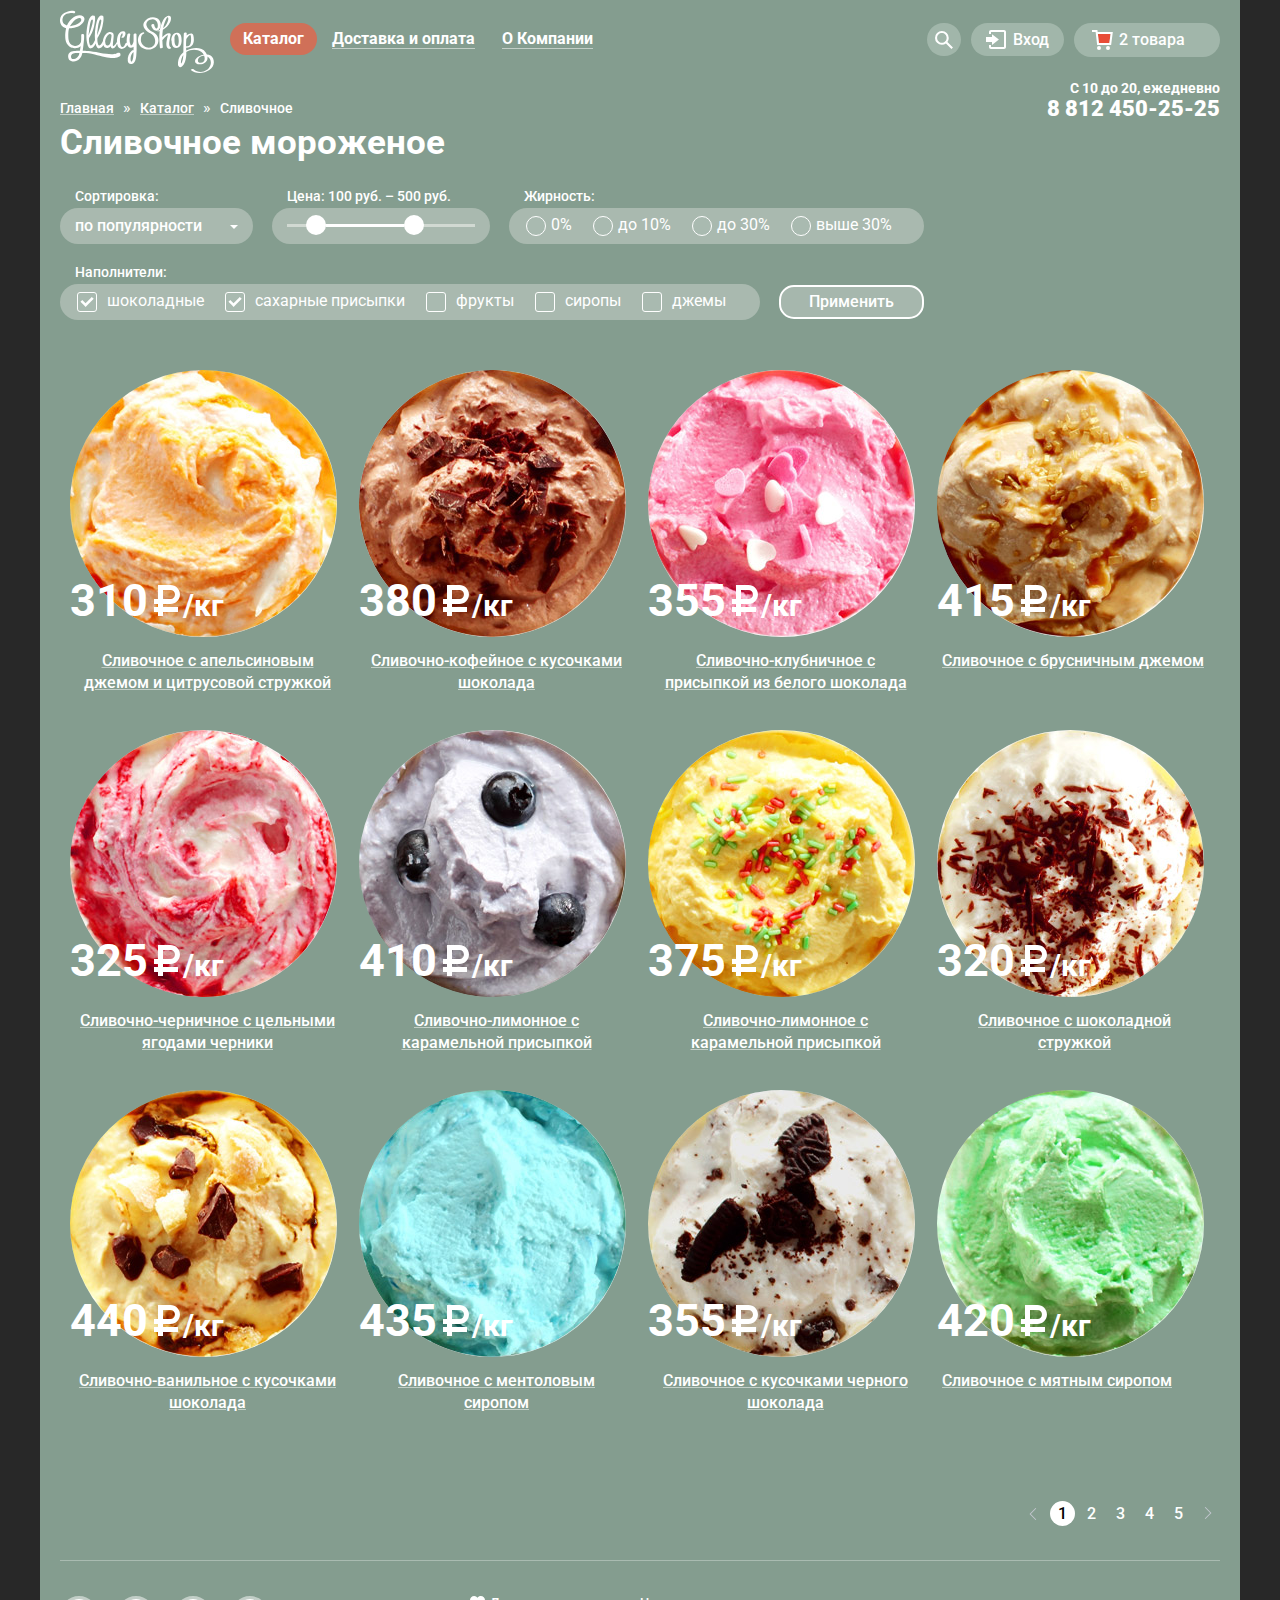
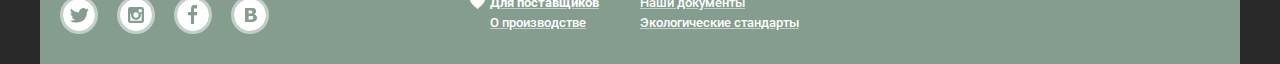
==== commit 1f5f6900: "Оптимизация, добавление js на user-block, минимизация" ====
--- a/catalog_creamy.html
+++ b/catalog_creamy.html
@@ -3,8 +3,8 @@
 <head>
 	<meta charset="UTF-8">
 	<meta name="viewport" content="width=device-width, initial-scale=1.0">
-	<link href="css/normalize.css" rel="stylesheet" type="text/css"/>
-	<link href="css/style.css" rel="stylesheet" type="text/css"/>
+	<link href="css/normalize-min.css" rel="stylesheet" type="text/css"/>
+	<link href="css/style-min.css" rel="stylesheet" type="text/css"/>
 	<link href="https://fonts.googleapis.com/css?family=Roboto:400,500,700,900&amp;subset=cyrillic" rel="stylesheet">
 	<title>Document</title>
 </head>
@@ -13,6 +13,18 @@
 		<symbol id="logo" viewBox="0 0 154 64">
 			<path d="M59.292 42.755c-.833-.25-2.153.373-2.153.373s-3.027 2.513-17.84-.378c-10.908-2.129-16.583-1.917-16.583-1.917s1.833-12.5 1.333-16c0 0 0-.917-1.083-.917s-1.75.417-1.75 1 .167 4.417-.25 7.083c0 0-1.417 4.251-6.167 3.917s-5.75-3.75-6.167-6.083-.666-8.833.584-11.5c0 0 7.167.25 11.667-3.583s4.25-7.167 2.083-8.583S15.883 5 12.049 8.5s-5.083 7-5.083 7-5.625-1.208-4.333-7.083C3.982 2.277 12.393 3 12.393 3c1.75.333 1.823.5 2.406-.083s1-2.083-1.75-2.167S2.049 2.021.466 7.5c-1.685 5.828 1.435 9.997 5.622 10.643 0 0-2.288 10.107.545 15.107s6.94 4.917 8.595 4.917 4.572-.916 5.405-2.25c0 0-.393 3.581-.724 4.88 0 0-6.935-.095-9.109 1.036-3.688 1.917-2.917 6.48-1.5 8.104 1.204 1.38 4.812 2.125 7.417.896 2.705-1.277 4.865-3.739 5.549-7.697 0 0 6.368-.469 12.534 1.364s14.756 3.556 17.34 3.556 8.046-.738 8.327-2.889c.186-1.438-.342-2.162-1.175-2.412zM15.862 9.328s3.281-2.5 4.844-.938c0 0 1.25 1.281.094 2.812-.656.869-2.396 3.589-10.656 4.938-.001.001 2.593-4.562 5.718-6.812zm.265 38.906s-4.531 2.469-5.047-.875c-.333-2.158.89-3.18 1.687-3.57s1.875-.879 6.579-.711c0 0 0 3.328-3.219 5.156z"/><path d="M73.576 24.477l-.002 6.77c-.007.038-.019.075-.021.115-.035.931-.418 1.734-.861 2.537a5.56 5.56 0 0 1-1.18 1.463c-.533.469-.877-.564-1.078-.985-1.391-2.915-.726-6.812-.187-9.862.257-1.454-2.706-1.077-2.936.222-.334 1.888-.869 5.118-.547 7.906-.587.101-1.167.366-1.341.737-.511 1.088-2.009 4.704-3.833 3.258-1.319-1.046-1.461-3.743-1.6-5.268-.191-2.111.154-4.267.816-6.266-.058.173 1.14-2.823 1.67-1.703.326.69.032 2.641-.608 3.122-1.571 1.182.875 1.67 1.824.956 1.802-1.356 3.05-5.708-.074-6.232-3.464-.581-5.438 2.923-6.163 5.697-.335 1.279-.563 3.074-.504 4.886-.481.832-2.097 3.533-3.047 4.026-1.125.584-1.104-.229-1.062-.75s.542-5.146.813-8.271c.175-2.014-.062-2.771-.5-3.646s-3.994-2.825-7.146.833c-2.183 2.534-2.912 4.927-3.08 7.054-.213.425-.443.873-.71 1.362-1.5 2.75-3.384 3.909-4.062 2-.594-1.672-.906-3.703-.75-6.188.005-.088 3.5-5 5.062-11.75s1.25-10.062.438-10.625-4.25-1.938-6.312 6.25c-1.523 6.047-2.137 12.5-1.565 17.879a41.603 41.603 0 0 1-1.229 2.434c-1.5 2.75-3.384 3.909-4.062 2-.594-1.672-.906-3.703-.75-6.188.005-.088 3.5-5 5.062-11.75s1.25-10.062.438-10.625-4.25-1.938-6.312 6.25-2.465 17.126-.5 23.125c0 0 1.081 3.375 3.103 3.125 1.671-.207 3.656-1.846 4.829-4.906.144.615.301 1.215.487 1.781 0 0 1.081 3.375 3.103 3.125 1.376-.17 2.964-1.32 4.14-3.423.711 1.839 2.239 3.34 4.213 2.985 2.667-.479 3.218-1.932 3.218-1.932s-.051 2.383 1.657 2.383c1.525 0 2.729-.889 3.938-3.159.409-.77.642-1.218.773-1.481.356 2.144 1.241 4.055 3.018 4.83 2.976 1.298 5.62-1.172 7.167-3.608.473 1.199 1.24 2.156 2.461 2.616 1.338.505 2.659.013 3.772-.928-.005 1.173-.016 2.346-.026 3.519-.584.001-1.239.143-1.547.415-3.203 2.825-4.598 6.241-4.195 10.521.233 2.48 2.576 3.597 4.725 2.662 3.101-1.35 3.57-6.021 3.83-8.836.625-6.829.139-13.939.139-20.791 0-1.293-2.906-.702-2.906.329zM30.252 13.281c.688-2.656 1.329-3.719 1.954-3.719s.938.719.469 3-1.987 8.626-4.094 12.75c0 0 .983-9.374 1.671-12.031zm8.418 0c.688-2.656 1.329-3.719 1.954-3.719s.938.719.469 3-1.987 8.626-4.094 12.75c0 0 .984-9.374 1.671-12.031zm12.859 12.427c-.074.58-.459 4.292-.959 6.292s-.953 2.78-2.583 3.438c-1.704.688-2.438-1.418-2.438-1.418-1.146-3.208.396-6.042 1.667-7.919s2.573-2.096 3.312-1.955a1.36 1.36 0 0 1 1.001 1.562zm21.972 18.056c-.038 2.683-.381 5.377-1.579 7.81-.701.146-1.029-.117-1.239-1.237a10.734 10.734 0 0 1 .049-3.251c.24-2.021 1.382-3.736 2.783-5.153-.007.61-.005 1.22-.014 1.831zM92.301 21.649c-2.541-1.229-4.811-3.29-5.715-6-1.279-3.827 2.928-6.647 6.275-6.474 3.488.181 5.137 3.625 4.967 6.709-.061 1.095-.748 3.557-2.096 2.277-.951-.906-1.369-2.375-1.566-3.632-.191-1.21-3.1-.495-2.898.776.578 3.657 4.527 7.689 7.898 3.863 3.014-3.418 1.656-9.462-2.574-11.233-4.523-1.893-10.135.077-12.529 4.327-2.732 4.85 2.748 9.598 6.629 11.321 6.225 3.338 6.455 14.054-1.818 14.126-3.43.03-6.619-2.438-7.693-5.609-.572-1.688-.279-7.553 2.014-8.003 1.807-.354 1.311-2.04-.453-1.693-3.713.727-5.08 5.515-4.721 8.858.576 5.341 5.578 8.339 10.631 8.295 4.682-.041 8.654-2.929 9.625-7.549.938-4.482-1.912-8.768-5.976-10.359z"/><path d="M110.881 37.532c-2.855-1.552-1.223-7.563-.791-9.875.279-1.492 1.555-3.794-.494-4.296-2.385-.584-5.223 1.687-7.277 3.858.012-2.506.17-4.999.553-7.478 3.088-1.576 5.4-3.821 7.182-7.395 1.295-2.604 1.941-7.971-2.461-6.422-3.986 1.403-5.377 6.017-6.619 9.688a29.258 29.258 0 0 0-1.094 4.378c-.398.16-.803.312-1.219.44-1.658.512-1.441 1.407.238.89.275-.085.543-.173.809-.263-.793 5.612-.256 11.49.248 17.02.049.54 2.969-.001 2.898-.777-.227-2.468-.414-4.922-.496-7.364.283-.104.52-.236.633-.387.889-1.175 1.982-2.203 3.08-3.177.299-.261.605-.513.92-.755l.459-.339c.674-.53.799-.543.381-.04-.061.916-.459 1.93-.625 2.832-.549 2.992-2.127 8.889 1.346 10.775.745.403 3.43-.715 2.329-1.313zm-6.486-24.101c.305-.897.715-1.77 1.094-2.636.473-1.082 1.73-4.768 2.645-3.004.729 1.404-.426 3.717-.938 5.067-.83 2.185-2.254 3.95-4.047 5.297.31-1.58.714-3.155 1.246-4.724z"/><path d="M121.635 30.527c.006-3.288-.375-7.506-4.303-7.863-4.309-.392-6.006 4.123-6.064 7.49-.004.274.135.456.35.569-.004 3.15.76 7.26 4.508 7.197 4.181-.068 5.505-3.714 5.509-7.393zm-4.998 5.475c-2.441-.971-2.219-5.203-2.053-7.24a.542.542 0 0 0-.246-.525c.301-2.017 1.082-5.03 2.863-3.506 1.416 1.211 1.445 4.148 1.521 5.835.053 1.144-.105 6.224-2.085 5.436zM153.135 48.58c-1.127-2.886-3.588-3.994-6.293-4.128a12.032 12.032 0 0 0-1.133-2.076c-3.91-5.788-13.189-5.019-19.475-1.948-.041-.913-.09-1.824-.129-2.73 2.533.127 5-.852 6.502-2.997 1.676-2.395 1.434-6.632.777-9.314-.619-2.525-3.088-2.072-4.93-1.234-.656.298-1.279.744-1.865 1.261.055-.672.111-1.345.16-2.014.111-1.542-2.842-1.153-2.941.203-.453 6.196-.297 12.366-.441 18.54-4.271 3.862-5.348 7.501-5.391 12.06-.02 2.271 1.934 3.961 3.982 2.386 2.895-2.224 3.771-6.629 4.172-9.984.178-1.491.197-3.009.16-4.528 4.49-2.941 10.635-3.149 15.205-.1.938.626 1.711 1.594 2.262 2.696-1.688.3-3.311.855-4.613 1.482-1.713.825-4.256 2.765-4.131 4.936.098 1.69 1.029 2.638 2.283 2.979.078.033.17.063.299.084 6.135.995 10.703-2.626 9.828-7.737 2.984 1.625 4.107 5.405 3.043 8.66-2.387 7.304-11.584 8.932-16.949 4.054-.574-.523-3.184.577-2.729.992 7.786 7.076 27.058.53 22.347-11.543zm-29.944-1.775c-.102 1.738-.459 3.549-1.145 5.143a22.06 22.06 0 0 1-.801 1.598s-.26.064-.316-.717c.025-2.858.809-5.577 2.346-7.892-.025.623-.048 1.245-.084 1.868zm3.129-17.858a.768.768 0 0 0 .146-.172c.516-.917 1.207-1.728 1.908-2.507.527-.586 1.119-1.138 1.803-1.539.324.162.654.991.777 2.131.303 2.772.439 10.096-3.945 9.407-.209-.033-.57.043-.947.171v-.039c-.06-2.478.075-4.967.258-7.452zm13.08 23.744c-.016-.003-.037-.001-.055-.003-1.689-.398-1.502-1.99-1.289-3.086.492-2.524 3.576-3.883 6.117-3.959 1.284 3.567.296 7.87-4.773 7.048z"/>
 		</symbol>
+		<symbol id="loupe" viewBox="0 0 17 17">
+			<path d="M16.958 15.527L11.75 10.32A6.455 6.455 0 0 0 13 6.5 6.5 6.5 0 1 0 6.5 13a6.465 6.465 0 0 0 3.839-1.263l5.205 5.204 1.414-1.414zM6.5 11C4.019 11 2 8.981 2 6.5S4.019 2 6.5 2 11 4.019 11 6.5 8.981 11 6.5 11z"/>
+		</symbol>
+		<symbol id="entrance" viewBox="0 0 21 19">
+			<path d="M6 14.875L12.917 9.5 6 4.125v2.917H-.042v4.917H6z"/><path d="M18 0H5C3.9 0 3 .9 3 2v2h2V2h13v15H5v-2H3v2c0 1.1.9 2 2 2h13c1.1 0 2-.9 2-2V2c0-1.1-.9-2-2-2z"/>
+		</symbol>
+		<symbol id="basket" viewBox="0 0 21 20">
+			<path d="M5.657 2.031L5.422 0H0v2h3.64l1.5 13h13.988l1.699-12.969H5.657zM17.372 13H6.922L5.888 4.031h12.66L17.372 13z"/><circle cx="6.984" cy="18" r="2"/><circle cx="15.984" cy="18" r="2"/>
+		</symbol>
+		<symbol id="basket_red" viewBox="0 0 21 20">
+			<path fill="#E84D37" d="M5.888 4.031L6.922 13h10.45l1.176-8.969z"/><circle cx="6.984" cy="18" r="2"/><circle cx="15.984" cy="18" r="2"/><path d="M5.657 2.031L5.422 0H0v2h3.64l1.5 13h13.988l1.699-12.969H5.657zM17.372 13H6.922L5.888 4.031h12.66L17.372 13z"/>
+		</symbol>
 		<symbol id="ruble" viewBox="0 0 31 36">
 			<path d="M11 21h7.451c5.247 0 9.5-4.253 9.5-9.5S23.698 2 18.451 2H6v14H2v5h4v3H2v5h4v4h5v-4h15v-5H11v-3zm0-14h7.451v-.03a4.53 4.53 0 0 1 0 9.06V16H11V7z"/>
 		</symbol>
@@ -21,6 +33,18 @@
 		</symbol>
 		<symbol id="icon-right" viewBox="0 0 8 12">
 			<path d="M7.237 5.642L1.729.133a.506.506 0 1 0-.716.716L6.163 6l-5.151 5.15a.507.507 0 0 0 .716.717l5.509-5.509a.504.504 0 0 0 0-.716z"/>
+		</symbol>
+		<symbol id="twitter" viewBox="0 0 32 32">
+			<path d="M16 0C7.164 0 0 7.164 0 16c0 8.837 7.164 16 16 16 8.837 0 16-7.163 16-16 0-8.836-7.163-16-16-16zm7.944 12.809c-.251 6.516-3.463 10.832-10.992 10.702h-.486c-.447 0-4.543-.443-5.344-1.823 2.479.19 4.247-.406 5.12-1.136-1.048-.289-2.923-.461-3.251-2.848.384.104.618.221 1.299.113-1.307-.824-2.758-1.519-2.679-3.643.311.317 1.164.518 1.46.457-.768-.233-2.149-3.244-.974-4.781 1.984 1.79 4.075 3.482 7.804 3.643.227-2.214 1.24-3.699 3.168-4.325 1.84-.479 3.255.26 3.901 1.138.737-.224 1.453-.466 2.193-.685-.004.833-.569 1.463-.935 1.709.747.165 1.423-.475 1.423-.475-.184.963-1.094 1.725-1.707 1.954z"/>
+		</symbol>
+		<symbol id="instagram" viewBox="0 0 32 32">
+			<path d="M20.916 16a4.938 4.938 0 1 1-9.877 0c0-.394.051-.773.138-1.14h-.897v6.838h11.396V14.86h-.897c.086.367.137.746.137 1.14z"/><path d="M15.978 18.659c1.466 0 2.659-1.193 2.659-2.659s-1.193-2.659-2.659-2.659c-1.466 0-2.659 1.193-2.659 2.659s1.192 2.659 2.659 2.659zM18.637 10.302h3.039v3.039h-3.039z"/><path d="M16 0C7.164 0 0 7.164 0 16c0 8.837 7.164 16 16 16 8.837 0 16-7.163 16-16 0-8.836-7.163-16-16-16zm7.955 21.698a2.285 2.285 0 0 1-2.279 2.279H10.279A2.285 2.285 0 0 1 8 21.698V10.302a2.286 2.286 0 0 1 2.279-2.279h11.396a2.286 2.286 0 0 1 2.279 2.279v11.396z"/>
+		</symbol>
+		<symbol id="facebook" viewBox="0 0 32 32">
+			<path d="M16 0C7.164 0 0 7.163 0 16s7.164 16 16 16c8.837 0 16-7.164 16-16S24.837 0 16 0zm4.062 9.455h-3.021v3.444h3.021v3.445h-3.021v8.61H14.02v-8.61H11v-3.445h3.021V9.455c0-1.902 1.353-3.445 3.021-3.445h3.021v3.445z"/>
+		</symbol>
+		<symbol id="vkontakte" viewBox="0 0 32 32">
+			<path d="M16.637 14.495c.402-.019.719-.082.951-.188.326-.145.54-.33.641-.559.101-.229.15-.496.15-.797 0-.232-.058-.465-.174-.697-.116-.232-.322-.405-.617-.517-.264-.1-.592-.155-.984-.165a76.242 76.242 0 0 0-1.652-.014h-.339v2.965h.565c.571 0 1.057-.009 1.459-.028zM18.118 17.084c-.282-.081-.672-.125-1.166-.132a127.97 127.97 0 0 0-1.55-.009h-.79v3.493h.264c1.014 0 1.74-.003 2.18-.009a3.2 3.2 0 0 0 1.212-.245c.377-.157.633-.364.774-.625s.214-.562.214-.9c0-.446-.088-.788-.261-1.03-.17-.241-.464-.423-.877-.543z"/><path d="M16 0C7.164 0 0 7.164 0 16c0 8.837 7.164 16 16 16 8.837 0 16-7.163 16-16 0-8.836-7.163-16-16-16zm6.602 20.531a3.73 3.73 0 0 1-1.124 1.327c-.552.415-1.161.71-1.823.886s-1.501.264-2.519.264h-6.121V8.987h5.443c1.13 0 1.957.038 2.48.113a5.126 5.126 0 0 1 1.561.5c.533.27.929.632 1.189 1.087.26.455.392.975.392 1.558 0 .678-.179 1.278-.536 1.795-.358.518-.863.92-1.517 1.208v.075c.917.182 1.642.559 2.179 1.13.537.571.807 1.325.807 2.261 0 .678-.138 1.283-.411 1.817z"/>
 		</symbol>
 	</svg>
 	<div class="site_wrapper">
@@ -49,9 +73,14 @@
 					</ul>
 				</nav>
 				<div class="user-block">
-					<div class="basket">
-						<a class="basket_btn basket_btn_active" href="#">2 товара</a>
-						<div class="wrapper_block">
+					<div class="user-block_item basket">
+						<div class="user-block_btn basket_btn basket_btn_active">
+							<svg width="21" height="20">
+  								<use xlink:href='#basket_red'/>
+							</svg>
+							<span>2 товара</span>
+						</div>
+						<div class="wrapper_block wrapper_block--invisible">
 							<div class="basket_inside clearfix">
 								<div class="basket_inside_list">
 									<button class="cancel_btn" type="submit"></button>
@@ -72,9 +101,14 @@
 							</div>
 						</div>
 					</div>
-					<div class="login">
-						<a class="login_btn" href="#">Вход</a>
-						<div class="wrapper_block">
+					<div class="user-block_item login">
+						<div class="user-block_btn login_btn">
+							<svg width="21" height="19">
+  								<use xlink:href='#entrance'/>
+							</svg>
+						<span>Вход</span>
+						</div>
+						<div class="wrapper_block wrapper_block--invisible">
 							<form action="#" method="get">
 								<div class="input-field">
 									<input id="email" type="email" name="login" placeholder="Электронная почта" required="">
@@ -92,9 +126,13 @@
 							</form>
 						</div>
 					</div>
-					<div class="search">
-						<a class="search_btn" href="#"></a>
-						<div class="wrapper_block">
+					<div class="user-block_item search">
+						<div class="user-block_btn search_btn">
+							<svg width="18" height="18">
+  								<use xlink:href='#loupe'/>
+							</svg>
+						</div>
+						<div class="wrapper_block wrapper_block--invisible">
 							<form action="#" method="post">
 								<div class="input-field">
 									<input id="search" type="search" name="search" placeholder="Что ищем?" required="">
@@ -107,7 +145,7 @@
 			</div>
 		</header>
 		<main>
-			<div>
+			<div class="info">
 				<div class="info_schedule" >С 10 до 20, ежедневно</div>
 				<a class="info_tel" href="tel:+78124502525">8 812 450-25-25</a>
 			</div>
@@ -356,10 +394,26 @@
 		</main>
 		<footer class="main_footer clearfix">
 			<div class="social">
-				<a class="social_btn social_btn_twitter" href="#"></a>
-				<a class="social_btn social_btn_instagram" href="#"></a>
-				<a class="social_btn social_btn_facebook" href="#"></a>
-				<a class="social_btn social_btn_vkontakte" href="#"></a>
+				<a class="social_btn" href="#">
+					<svg width="32" height="32">
+  						<use xlink:href='#twitter'/>
+					</svg>
+				</a>
+				<a class="social_btn" href="#">
+					<svg width="32" height="32">
+  						<use xlink:href='#instagram'/>
+					</svg>
+				</a>
+				<a class="social_btn" href="#">
+					<svg width="32" height="32">
+  						<use xlink:href='#facebook'/>
+					</svg>
+				</a>
+				<a class="social_btn" href="#">
+					<svg width="32" height="32">
+  						<use xlink:href='#vkontakte'/>
+					</svg>
+				</a>
 			</div>
 			<div class="additional">
 				<a href="#">Для поставщиков
@@ -374,6 +428,6 @@
 			<div class="made"></div>
 		</footer>
 	</div>
-	<script src="js/burger_menu.js"></script>
+	<script src="js/script-min.js"></script>
 </body>
 </html>--- a/css/style-min.css
+++ b/css/style-min.css
@@ -0,0 +1 @@
+body{max-width:1200px;margin:0 auto;font-weight:400;font-size:16px;color:#323232;font-family:"Roboto","Arial",sans-serif}body{background:#282828}a{font-weight:500;color:#fff;text-decoration-color:rgba(255,255,255,.5)}a:hover{color:#ffbc9e;text-decoration-color:rgba(255,188,158,.5)}a:active{color:#fff}img{max-width:100%; height:auto}.input-field{position:relative;display:inline-block}input{padding:1px 10px;border:none;border:1px solid #d3d3d2;border-radius:5px;font-weight:700;margin-top:15px}input::-webkit-input-placeholder,textarea::-webkit-input-placeholder{font-weight:400}input::-moz-input-placeholder,textarea::-moz-input-placeholder{font-weight:400}input:-ms-input-placeholder,textarea:-ms-input-placeholder{font-weight:400}input:hover{border:2px solid #d3d3d2;padding:0 9px}.prompt{display:none;position:absolute;top:-5px;left:30px;font-size:11px;line-height:24px}input:focus+.prompt,textarea:focus+.prompt{display:block;color:#5b9ddf}input:focus::-webkit-input-placeholder,textarea:focus::-webkit-input-placeholder{color:transparent}input:focus::-moz-placeholder,textarea:focus::-moz-placeholder{color:transparent}input:focus:-ms-input-placeholder,textarea:focus:-ms-input-placeholder{color:transparent}.btn{background:linear-gradient(to bottom,#f26843 50%,#db4c38 100%);color:#fff;font-weight:700;text-decoration:none;text-shadow:3px 3px 5px rgba(160,70,60,.7);border:none;outline:0;cursor:pointer;border-radius:30px;box-shadow:0 2px 2px rgba(160,70,60,.7)}.btn:hover,.btn:focus{background:linear-gradient(to bottom,#f58669 50%,#ec6f5e 100%);color:#fff}.btn:active{background:linear-gradient(to bottom,#d74632 50%,#e1613e 100%);box-shadow:inset 0 3px 3px rgba(160,70,60,.7)}.site_wrapper{background:#849d8f;max-width:1160px;height:100%;padding:0 20px;margin:0 auto;-webkit-transition:background 1.5s ease;transition:background 1.5s ease}#slide1,#slide2,#slide3{display:none}#slide1:checked ~ .site_wrapper .slide1,#slide2:checked ~ .site_wrapper .slide2,#slide3:checked ~ .site_wrapper .slide3 { display:block}#slide1:checked ~ .site_wrapper{  background:#849d8f url("../img/ice-cream.png") no-repeat 77px 0}#slide2:checked ~ .site_wrapper{  background:#8996a6 url("../img/ice-cream2.png") no-repeat 77px 0}#slide3:checked ~ .site_wrapper{ background:#9d8b84 url("../img/ice-cream3.png") no-repeat 77px 0}.clearfix::after{display:table;content:"";clear:both}.logo{width:154px;height:64px;float:left;margin-top:10px;margin-right:16px;fill:#fff}.main_nav{width:550px;float:left;display:inline-block;vertical-align:top}.main-nav__toggle{display:none}.first_list,.second_list{margin:0;padding:0;font-size:0}.first_list >li{display:inline-block;vertical-align:top;padding:23px 0}.first_list >li >a{display:inline-block;vertical-align:top;font-size:16px;font-weight:700;color:#fff;text-decoration:none;border-bottom:1px solid rgba(255,255,255,.5);margin:7px 13px 7px 14px}.first_list >li >a:hover{background:#fff;color:#000;padding:7px 13px;border-radius:20px;margin:0;margin-right:1px}.first_list >li >a:active{box-shadow:inset 0 3px 3px rgba(104,104,104,.6)}.first_list >li >.active_first_list{background:#d07058;padding:7px 13px;border:none;border-radius:20px;margin:0;margin-right:1px}.second_list{display:none;position:absolute;z-index:1;background:#fff;box-shadow:0 15px 15px 10px rgba(87,100,92,.5);margin-top:5px;border-radius:7px}.first_list li:hover .second_list{display:block}.second_list >li{background:#fff;padding:5px 0}.second_list >li:nth-child(1){border-top-right-radius:7px;border-top-left-radius:7px}.second_list >li:nth-last-child(1){border-bottom-right-radius:7px;border-bottom-left-radius:7px}.second_list >li >a{background:#fff;width:100%;display:inline-block;vertical-align:top;box-sizing:border-box;vertical-align:top;font-size:14px;font-weight:400;color:#000;text-decoration:none;padding:5px 20px}.second_list >li:nth-child(1)::after{display:table;content:"";background:#d1d0ce;width:90%;height:1px;margin:0 auto}.second_list >li:nth-child(1){padding-bottom:0px}.second_list >li:nth-child(1) >a{font-weight:700;padding-bottom:10px}.second_list >li:hover,.second_list >li:hover >a{background:#fbded7;color:#000}.second_list >li:active,.second_list >li:active >a{background:#f6b5a5}.second_list >.active_second_list,.second_list >.active_second_list >a{background:#d07058;color:#fff;pointer-events:none}.user-block{width:400px;float:right;margin:23px 0}.user-block_item{position:relative;float:right;margin-left:10px}.user-block_btn{background:#a1b6aa;border-radius:20px;font-weight:500}.user-block_btn svg{display:inline-block;vertical-align:middle;fill:#fff}.user-block_btn span{vertical-align:middle;color:#fff;padding-left:2px}.basket_btn:hover{color:#fff}.search_btn:hover,.login_btn:hover,.basket_btn_active:hover,.login_btn:hover span,.basket_btn_active:hover span{background:#fff;color:#000;cursor:pointer}.search_btn:hover svg,.login_btn:hover svg,.basket_btn_active:hover svg{fill:#000}.search_btn{padding:7px 8px}.wrapper_block{display:none;position:absolute;z-index:1;right:0;top:40px;background:#fff;border-radius:7px;box-shadow:0 15px 15px 10px rgba(87,100,92,.5)}.wrapper_block::before{position:absolute;z-index:-1;width:100%;height:10px;top:-10px;content:""}.search input,.login input{width:228px;height:37px;margin:15px}.login_btn{padding:7px 15px}.enter_btn{height:35px;font-size:15px;line-height:35px;padding:0 25px;margin:0 15px 15px}.additionally{display:inline-block;vertical-align:middle}.additionally a{display:block;font-weight:400;font-size:13px;line-height:24px;color:#000;text-decoration-color:rgba(0,0,0,.5)}.additionally a:hover{color:#ec593c;text-decoration-color:rgba(236,89,60,.5)}.basket_btn{padding:7px 18px;padding-right:35px}.basket_inside{background:#fff;min-width:520px;margin:10px 20px 20px 5px}.basket_inside_list{margin:15px 0}.cancel_btn{vertical-align:middle;position:relative;background:#fff;width:25px;height:25px;border:none;margin-right:10px;cursor:pointer}.cancel_btn::after,.cancel_btn::before{position:absolute;background:#3e3e3e;width:14px;height:1px;content:""}.cancel_btn::before{transform:rotate(45deg)}.cancel_btn::after{transform:rotate(-45deg)}.cancel_btn:hover::before,.cancel_btn:hover::after{background:#d90000}.basket_inside_list img{vertical-align:middle;width:35px;height:35px}.basket_inside span{vertical-align:middle;font-size:13px}.basket_inside_name{vertical-align:middle;display:inline-block;width:230px;margin:0 10px}.basket_inside_quantity{display:inline-block;width:110px;margin-right:10px}.basket_inside b{vertical-align:middle;font-weight:normal;color:#808080}.total{text-align:right;font-weight:700;font-size:15px;padding-top:15px;padding-right:10px;border-top:1px solid #cacac7;margin-bottom:10px}.issue_btn{float:right;padding:8px 20px}.info{display:flex;flex-direction:column;align-items:flex-end}.info_schedule{color:#fff;font-weight:700;font-size:14px}.info_tel{color:#fff;font-weight:900;font-size:22px;text-decoration:none}.wrapper_slaider{position:relative}.slaider{width:700px;height:527px;padding:0;margin:0 auto}.slide{display:none;position:relative;list-style:none}.slaider p{position:absolute;top:210px;color:#fff;font-weight:900;font-size:60px;line-height:60px;text-align:center}.controls-direction label{position:absolute;top:442px;width:17px;height:17px;border:2px solid #fff;border-radius:15px;cursor:pointer}.controls-direction label:nth-child(2){left:30px}.controls-direction label:nth-child(3){left:60px}.controls-direction label:hover{background:#b2c1b7}#slide1:checked ~ .site_wrapper label[for="slide1"],#slide2:checked ~ .site_wrapper label[for="slide2"],#slide3:checked ~ .site_wrapper label[for="slide3"] { background:#fff}.give_btn{height:63px;position:absolute;top:420px;left:215px;font-size:32px;line-height:63px;padding:0 37px}.banners{max-width:100%;width:1150px;color:#fff}.banners h2{font-weight:700;font-size:35px;margin:15px 20px}.banners p{font-weight:700;font-size:18px;margin:0 20px}.want_btn{position:absolute;right:20px;bottom:20px;height:46px;font-size:18px;line-height:46px;padding:0 20px}.left_banner{position:relative;background:#7e223e url(../img/raspberries.jpg) no-repeat;max-width:49%;width:560px;height:230px;border-radius:20px;float:left}.right_banner{position:relative;background:#5d3620 url(../img/chocolate.jpg) no-repeat;max-width:49%;width:560px;height:230px;border-radius:20px;float:right}.hits,.catalog{position:relative;max-height:340px;padding:0;margin:30px 0}.item_hover{position:relative;display:inline-block;vertical-align:top;width:265px;min-height:400px;padding:10px 10px}.item_hover:hover{z-index:1;background:rgba(167,184,173,.9);border-radius:7px}.circle_ice-cream{width:267px;height:267px;position:absolute;border-radius:150px}.hit_icon{width:61px;height:61px;position:absolute;border-radius:30px;fill:#231f20}.price{position:absolute;vertical-align:middle;top:223px}.price span{font-weight:700;font-size:45px;line-height:13px;color:#fff}.price svg{width:31px;height:36px;margin-right:-4px;margin-bottom:-3px;fill:#fff}.price .measure{font-size:30px}.description{position:absolute;top:290px;line-height:22px;text-align:center;margin:0 5px}.fast_btn{display:none;position:absolute;top:360px;height:35px;font-size:18px;line-height:35px;padding:0 25px;margin-left:25px}.item_hover:hover .fast_btn{display:block}.seo{background:#f0e6ce url(../img/wafer.jpg);width:1150px;border-radius:25px;margin-bottom:40px}.seo h2{font-weight:500;font-size:24px;line-height:30px;padding:25px 20px 0;margin:5px 0}.about{padding:0;padding-bottom:20px;margin:0}.about li{width:537px;list-style:none}.about li:nth-child(odd){float:left;margin-left:25px}.about li:nth-child(even){float:right;margin-right:20px}.about li svg{width:49px;height:49px;position:absolute;fill:#323232}.about li p{line-height:22px;margin-left:55px;margin-bottom:5px}.news_dispatch{max-width:100%;width:1150px;margin-bottom:40px}.news{background:#fff url(../img/strawberry.jpg);max-width:49%;width:560px;min-height:220px;float:left;border-radius:15px}.news_overhead{font-weight:500;color:#5a5a5a;padding:25px 25px 5px}.news_title{display:inline-block;vertical-align:top;max-width:300px;font-weight:700;font-size:24px;line-height:31px;color:#5a5a5a;text-decoration-color:#000;margin:0 25px}.wrapper_dispatch{background:url(../img/mail_fon.jpg) no-repeat;max-width:49%;width:560px;float:right;border-radius:15px}.dispatch{background:#fff;max-width:calc(100% - 10px);width:550px;min-height:210px;border-radius:15px;margin:-10px 0 5px 5px}.dispatch p{line-height:22px;padding:30px 20px 0;margin-bottom:20px}.subscription input{width:345px;height:41px;margin:15px 10px 0 20px}.send_btn{height:43px;font-size:17px;line-height:43px;padding:0 20px}.map{position:relative;max-width:100%;width:1120px;height:430px;margin-left:-20px}.map iframe{max-width:calc(100%+40px);border:none}.map_info{position:absolute;top:0;right:0;background:#fff;width:300px;min-height:305px;margin-top:65px;border-radius:10px}.map_info p{font-size:14px;line-height:20px;margin:25px}.map_info b{font-weight:700;font-size:18px;line-height:24px}.form_btn{display:inline-block;vertical-align:top;height:43px;font-size:17px;line-height:43px;padding:0 30px;margin-left:25px}.modal{display:none;position:fixed;top:0;left:0;z-index:1;width:100%;height:100%;background:rgba(0,0,0,.5)}.modal_content{position:fixed;bottom:50%;left:50%;z-index:5;background:#fff;width:480px;padding-bottom:25px;border-radius:8px;margin-left:-240px;margin-bottom:-240px}.modal_show{display:block}.exit{position:absolute;top:10px;right:10px;width:40px;height:40px;cursor:pointer}.exit::before,.exit::after{position:absolute;background:#777;width:30px;height:3px;content:""}.exit::before{top:18px;left:5px;transform:rotate(45deg)}.exit::after{top:18px;left:5px;transform:rotate(-45deg)}.exit:hover::before,.exit:hover::after{opacity:.5}.modal_content_title{font-weight:700;font-size:20px;line-height:24px;padding-top:20px;margin:0 20px 15px}.modal_content input{display:block;width:250px;height:41px;margin:15px 20px}.modal_content textarea{width:418px;height:160px;font-weight:700;padding:10px;border:1px solid #d3d3d2;border-radius:5px;margin:15px 20px;resize:none}.float_right{float:right;margin-right:20px}.main_footer{min-height:103px;border-top:1px solid #a9bbb1}.social{width:380px;float:left;margin-right:50px}.social_btn{display:inline-block;vertical-align:top;width:32px;height:32px;border:3px solid #c2cec7;border-radius:20px;margin-top:35px;margin-right:15px}.social_btn svg{fill:#fff}.social_btn:hover{border:3px solid #dbe3de}.additional{width:330px;float:left;margin-top:35px;margin-right:50px}.additional a{display:inline-block;vertical-align:top;min-width:150px;float:left;font-size:13px;white-space:nowrap;margin-bottom:5px}.additional a:nth-child(1){position:relative;font-weight:700}.additional svg{width:15px;height:13px;position:absolute;left:-20px;fill:#fff}.made{width:267px;float:right}.top_navigation{color:#fff;margin-top:-22px}.top_navigation a{font-size:14px;color:#fff;margin:0 5px}.top_navigation a:nth-last-child(1){text-decoration:none;pointer-events:none}.top_navigation a:nth-child(1){margin-left:0}.name{font-weight:700;font-size:35px;line-height:30px;color:#fff;margin:10px 0 50px}.wrapper_filter{display:inline-block;vertical-align:top;position:relative;margin-right:15px;margin-bottom:40px}.wrapper_filter:nth-child(1)::after {content:"";    border-style:solid;    border-width:4px 4px 0 4px;    border-color:#fff transparent transparent transparent;    pointer-events:none;position:absolute;top:17px;right:15px}.filter_title{position:absolute;top:-20px;left:15px;font-weight:500;font-size:14px;color:#fff}.filter_sorting{background:#a9b9af;width:193px;height:36px;font-weight:500;color:#fff;padding:0 15px;border:none;border-radius:25px;-webkit-appearance:none;-moz-appearance:none;outline:none;cursor:pointer}select::-ms-expand{  display:none}.filter_sorting:hover,.filter_sorting:focus{background:#fff;color:#000}.filter_sorting option{background:#fff;color:#000}.filter_price{position:relative;background:#a9b9af;width:218px;height:36px;border-radius:25px}.scale{position:absolute;top:16px;left:15px;background:#d1d9d2;width:188px;height:3px}.toggle{position:absolute;top:7px;left:34px;background:#fff;width:20px;height:20px;border-radius:10px;cursor:pointer}.toggle:nth-last-child(1){left:132px}.bar{position:absolute;top:16px;left:54px;background:#fff;width:78px;height:3px}.filter_fat{display:inline-block;vertical-align:top;background:#a9b9af;width:415px;min-height:36px;border-radius:25px}.filter_fat input{display:none}.filter_fat input+label span{display:inline-block;vertical-align:top;background:#a9bab0;width:16px;height:16px;padding:1px;border:1px solid #fff;border-radius:25px;margin:0px 5px 0 17px;cursor:pointer}.filter_fat input:checked+label span::after{display:block;content:"";background:#fff;width:10px;  height:10px;  border:none;  border-radius:10px;  margin:3px;pointer-events:none}.filter_fat input+label span:hover,.filter_fat input:checked+label span:hover{border:2px solid #fff;padding:0}.filter_fat input+label span:disabled,.filter_fat input:checked+label span:disabled{opacity:.3}.filter_fat label{display:inline-block;vertical-align:top;color:#fff;margin-top:8px;cursor:pointer}.filter_fillers{display:inline-block;vertical-align:top;background:#a9b9af;width:700px;min-height:36px;border-radius:25px}.filter_fillers input{display:none}.filter_fillers input+label span{display:inline-block;vertical-align:top;background:#a9bab0;width:16px;height:16px;padding:1px;border:1px solid #fff;border-radius:3px;cursor:pointer;margin:0 10px 0 17px}.filter_fillers input:checked+label span::after{display:block;content:"";background:url(../img/checkbox_checked.svg);width:16px; height:16px; border:none;pointer-events:none}.filter_fillers input+label span:hover,.filter_fillers input:checked+label span:hover{border:2px solid #fff;padding:0}.filter_fillers input+label span:disabled,.filter_fillers input:checked+label span:disabled{opacity:.3}.filter_fillers label{display:inline-block;vertical-align:top;color:#fff;margin-top:8px;cursor:pointer}.apply_btn{background:#a6b7ad;height:34px;font-weight:500;color:#fff;line-height:30px;padding:0 28px;border:2px solid #fff;border-radius:15px;margin-top:1px;outline:none;cursor:pointer}.apply_btn:hover,.apply_btn:focus{background:#fff;color:#000}.apply_btn:active{color:rgba(0,0,0,.8);padding:0 30px;border:none;box-shadow:inset 0 3px 3px rgba(104,104,104,.6)}.catalog_pages{min-height:1200px}.item{display:inline-block;vertical-align:top;height:330px;margin-bottom:30px}.paginator{float:right}.paginator li{display:inline-block;vertical-align:top;font-weight:500;color:#fff;list-style:none;margin-top:45px}.paginator svg{fill:#c1c6ce}.icon-right-left{transform:rotate(180deg)}.paginator a{display:inline-block;vertical-align:top;width:25px;height:25px;border-radius:15px;text-align:center;line-height:25px;text-decoration:none}.paginator-btn-active{background:#fff;color:#000}.paginator a:hover,.paginator-btn-active:hover{background:#9db1a5;color:#fff}.paginator a:active,.paginator-btn-active:active{background:#fff;color:#000}@media (max-width:768px) {.logo{float:none;display:block;margin:0 auto}.main_nav{position:relative;width:280px;float:none}.main-nav__toggle{ background:#a7b8ad; width:40px; height:40px; position:absolute; display:block; left:0; top:15px; border:none; border-radius:5px; cursor:pointer}.main-header--closed .main-nav__toggle::before{ background:#fff; width:20px; height:2px; position:absolute; top:13px; left:10px; content:""; box-shadow:0 6px 0 0 #fff,0 12px 0 0 #fff}.main-header--opened .main-nav__toggle:before,.main-header--opened .main-nav__toggle:after{ background:#fff; width:25px; height:2px; position:absolute; left:8px; content:""; transform:rotate(45deg)}.main-header--opened .main-nav__toggle::after{ transform:rotate(-45deg)}.main-nav--nojs .main-nav__toggle{ display:none}.main-header--closed .first_list,.main-header--closed .user-block{ display:none}.first_list >li{background:linear-gradient(to right,#849d8f,#a7b8ad,#849d8f);display:block;padding:5px 0;padding-left:40px;margin-top:10px}.first_list >li >a{display:block;padding:12px 13px;border-bottom:none;margin:0}.first_list >li >a:hover{padding:12px 13px;border-radius:4px}.first_list >li >.active_first_list{background:none;padding:12px 13px}.second_list{background:none;display:block;position:static;box-shadow:none}.second_list >li{background:none;border-radius:7px}.second_list >li:nth-child(1)::after{display:none}.second_list >li >a{background:none;color:#e0e0e0;padding:5px 30px}.user-block{width:225px;float:none;margin:10px 0}.user-block_item{background:linear-gradient(to right,#849d8f,#a7b8ad,#849d8f);width:100%;float:none;padding:5px 0;padding-left:40px;margin-left:0;margin-top:10px}.user-block_btn{background:none;width:100%;padding:12px 0;padding-left:15px;border-radius:4px}.user-block_btn svg{display:none}.user-block_btn:hover{background:#fff}.search_btn::before{content:"Поиск";color:#fff}.basket_btn::before{content:"Корзина:";color:#fff}.search_btn:hover::before,.basket_btn:hover::before,.user-block_btn:hover span{color:#000}.wrapper_block{top:60px}.wrapper_slaider{display:none}#slide1:checked ~ .site_wrapper{background:#849d8f}.banners{max-width:100%}.banners h2{font-size:24px;padding-top:13px}.banners p{font-size:16px}.left_banner,.right_banner{float:none;max-width:100%;margin:0 auto}.hits,.catalog{max-height:1300px;text-align:center}.item_hover{width:225px;min-height:310px;text-align:left}.circle_ice-cream{width:157px;height:157px;margin-left:35px}.hit_icon{width:40px;height:40px;margin-left:35px}.price{top:120px}.price span{font-size:32px}.price svg{width:22px;height:27px}.price .measure{font-size:28px}.description{top:175px}.fast_btn{display:block;top:245px;margin-left:5px}.seo{background-position:-20px 0;max-width:100%}.seo h2{font-size:18px;line-height:24px}.about li{width:90%;text-indent:25px}.about li:nth-child(odd),.about li:nth-child(even){float:none;margin:15px}.about li svg{width:20px;height:20px}.about li p{margin-left:0}.subscription input{width:80%}.send_btn{margin:15px 20px 25px}.news_dispatch{max-width:100%}.news,.wrapper_dispatch{float:none;max-width:100%;margin:25px auto}.wrapper_dispatch{background:#fff}.news_title{font-size:18px}.dispatch{max-width:90%}.dispatch p{padding:10px 20px;margin-bottom:5px}.social,.additional,.made{max-width:90%;float:none}.additional{margin-left:20px}.filters{margin-bottom:25px}.catalog_pages{text-align:center}.top_navigation{margin-top:10px}.filter_fat,.filter_fillers{width:100%;height:100%}.filter_fat input+label span,.filter_fillers input+label span{margin-bottom:10px}}@media (max-width:519px){.map_info{display:none}}@media (min-width:520px) and (max-width:768px) {.map_info{display:block;width:260px}.form_btn{margin-left:7px}}@media (min-width:769px) and (max-width:1210px) {#slide1:checked ~ .site_wrapper,#slide2:checked ~ .site_wrapper,#slide3:checked ~ .site_wrapper{background-position:50% 0}.main_nav{width:380px}.banners h2{font-size:30px}.hits,.catalog{max-height:1300px;text-align:center}.item_hover{text-align:left}.seo{background-position:-20px 0;max-width:100%}.about li{width:45%}.about li svg{width:40px;height:40px}.dispatch p{padding:10px 20px;margin-bottom:5px}.subscription input{display:inline-block;width:160px}}